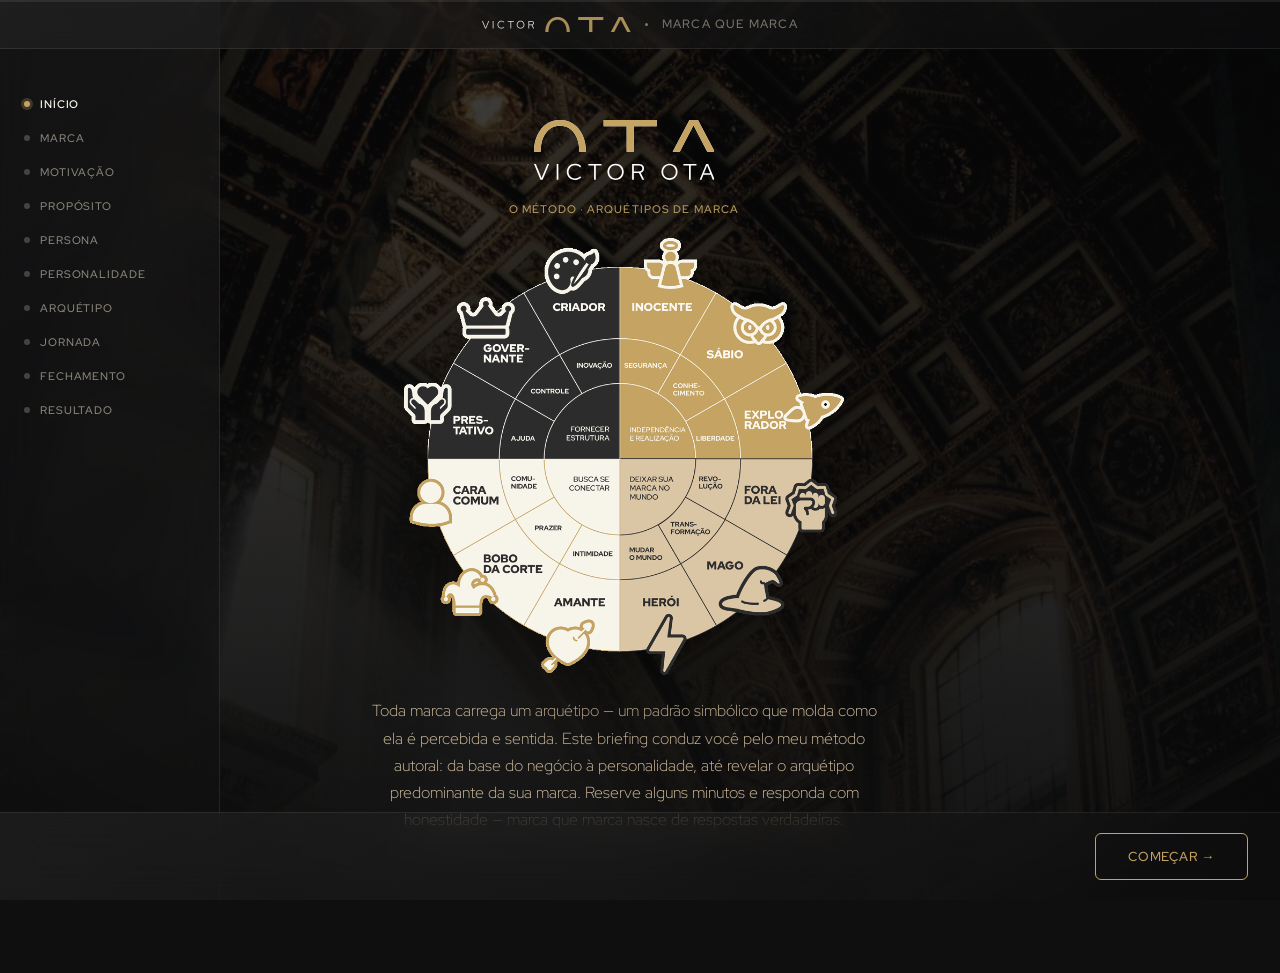
==== index.html @ d27d36a3 "Adiciona briefing de marca Victor Ota com a roda dos arquétipos na intro Primeira versão do briefing" ====
<!DOCTYPE html>
<html lang="pt-BR">
<head>
<meta charset="UTF-8">
<meta name="viewport" content="width=device-width, initial-scale=1.0">
<title>Briefing de Marca — Victor Ota</title>
<meta name="description" content="Briefing estratégico de marca, com instrumento de arquétipo cruzado (Mark & Pearson).">
<link rel="preconnect" href="https://fonts.googleapis.com">
<link href="https://fonts.googleapis.com/css2?family=Red+Hat+Display:wght@300;400;500;600;700&family=Syne:wght@800&display=swap" rel="stylesheet">
<style>
:root{
  /* paleta real do Manual de Marca Victor Ota — #0F0F10 25% / #2C2C2C 30% / #C3A262 10% / #DAC5A5 20% / #F7F4E8 15% */
  --bg-canvas:#0F0F10; --bg-surface:#1C1C1D; --bg-elevated:#232324; --bg-overlay:#2C2C2C;
  --bg-hover:#333334; --bg-pressed:#3B3B3C;
  --border-subtle:rgba(247,244,232,.08); --border-default:rgba(247,244,232,.14); --border-strong:rgba(247,244,232,.22);
  --border-gold:rgba(195,162,98,.4);
  --gold:#C3A262; --gold-hover:#D4B47D; --gold-pressed:#9C8250;
  --tan:#DAC5A5;
  --text-primary:#F7F4E8; --text-secondary:#DAC5A5; --text-tertiary:#8C877D; --text-inverse:#0F0F10;
  --danger:#B54A3A; --success:#4F8A64;
  --font-display:'Red Hat Display',sans-serif; --font-body:'Red Hat Display',sans-serif; --font-mono:'Red Hat Display',sans-serif;
  --radius-sm:4px; --radius-md:6px; --radius-lg:8px; --radius-xl:12px;
  --ease-editorial:cubic-bezier(.22,1,.36,1);
  --sidebar-w:220px;
}
*{box-sizing:border-box;}
html,body{margin:0;padding:0;}
body{
  background:var(--bg-canvas); color:var(--text-primary); font-family:var(--font-body); font-weight:300;
  min-height:100vh; -webkit-font-smoothing:antialiased;
}
::selection{background:var(--gold); color:var(--text-inverse);}
*:focus-visible{outline:2px solid var(--gold); outline-offset:2px; border-radius:var(--radius-md);}

/* fundo fixo — Basílica de São Pedro, tom escurecido (mesmo tratamento do padrão Samais) */
.bg-fixed{
  position:fixed; inset:0; z-index:-1;
  background-image:
    linear-gradient(180deg, rgba(10,10,11,.55) 0%, rgba(10,10,11,.72) 45%, rgba(10,10,11,.92) 100%),
    url('[data-uri]');
  background-size:cover; background-position:center top; background-repeat:no-repeat;
}
.bg-fixed::after{
  content:''; position:absolute; inset:0; opacity:.35;
  background:radial-gradient(ellipse 90% 60% at 50% 100%, rgba(15,15,16,.85), transparent 60%);
}

/* liquid glass — vidro translúcido escurecido sobre o fundo fixo */
.glass{
  background:linear-gradient(155deg, rgba(44,44,44,.55), rgba(15,15,16,.7));
  backdrop-filter:blur(20px) saturate(140%); -webkit-backdrop-filter:blur(20px) saturate(140%);
  border:1px solid rgba(247,244,232,.10);
  box-shadow:0 1px 0 0 rgba(247,244,232,.06) inset, 0 8px 32px rgba(0,0,0,.35);
}

.topbar{
  position:fixed; top:0; left:0; right:0; z-index:10;
  display:flex; align-items:center; justify-content:center;
  padding:16px 32px; border-bottom:1px solid var(--border-subtle);
  background:linear-gradient(155deg, rgba(44,44,44,.45), rgba(15,15,16,.55));
  backdrop-filter:blur(20px) saturate(140%); -webkit-backdrop-filter:blur(20px) saturate(140%);
}
.brand-mark{
  font-weight:500; font-size:12px; letter-spacing:.14em;
  text-transform:uppercase; color:var(--text-tertiary); display:flex; align-items:center; gap:14px; opacity:.85;
}
.brand-mark .ota-lockup-h{height:15px; width:auto; display:block;}
.brand-mark .ota-lockup-compact{height:34px; width:auto; display:block;}
.brand-mark .slogan{font-style:normal; letter-spacing:.1em;}
.brand-mark .sep{width:3px; height:3px; border-radius:50%; background:var(--text-tertiary); flex-shrink:0;}

.progress-track{position:fixed; top:0; left:0; right:0; height:2px; background:var(--border-subtle); z-index:11;}
.progress-fill{height:100%; background:var(--gold); transition:width .4s var(--ease-editorial);}

/* sidebar de progresso — somente visualização, sem navegação */
.progress-nav{
  position:fixed; left:0; top:0; bottom:0; width:var(--sidebar-w); z-index:9;
  padding:88px 24px 100px; display:flex; flex-direction:column; gap:2px;
  border-right:1px solid var(--border-subtle);
  background:linear-gradient(155deg, rgba(44,44,44,.4), rgba(15,15,16,.5));
  backdrop-filter:blur(20px) saturate(140%); -webkit-backdrop-filter:blur(20px) saturate(140%);
}
.progress-nav .pn-item{
  font-size:11px; letter-spacing:.08em; text-transform:uppercase; font-weight:500;
  color:var(--text-tertiary); padding:9px 0 9px 16px; position:relative; transition:color .2s;
}
.progress-nav .pn-item::before{
  content:''; position:absolute; left:0; top:50%; transform:translateY(-50%);
  width:6px; height:6px; border-radius:50%; background:var(--border-strong);
}
.progress-nav .pn-item.done{color:var(--text-secondary);}
.progress-nav .pn-item.done::before{background:var(--gold);}
.progress-nav .pn-item.active{color:var(--text-primary); font-weight:600;}
.progress-nav .pn-item.active::before{background:var(--gold); box-shadow:0 0 0 3px rgba(195,162,98,.25);}

.stage{
  min-height:100vh; display:flex; align-items:center; justify-content:center;
  padding:120px 24px 140px; max-width:760px; margin:0 auto 0 calc(var(--sidebar-w) + 24px);
}
.card{width:100%; animation:rise .5s var(--ease-editorial);}
@keyframes rise{from{opacity:0; transform:translateY(14px);} to{opacity:1; transform:translateY(0);}}

@media(max-width:860px){
  .stage{margin:0 auto; padding:100px 20px 190px;}
  .progress-nav{
    left:0; right:0; bottom:74px; top:auto; width:auto; height:auto; border-right:none;
    border-top:1px solid var(--border-subtle); padding:10px 16px; flex-direction:row; gap:0;
    overflow-x:auto; justify-content:flex-start; z-index:9;
  }
  .progress-nav .pn-item{padding:6px 12px 6px 16px; white-space:nowrap; flex-shrink:0;}
}

.eyebrow{
  font-family:var(--font-mono); font-size:11px; font-weight:500; letter-spacing:.1em;
  text-transform:uppercase; color:var(--gold); margin-bottom:16px; display:block;
}
h1.q-title{font-family:var(--font-display); font-weight:700; font-size:clamp(22px,3.4vw,32px); line-height:1.3; margin:0 0 12px;}
.q-help{color:var(--text-secondary); font-size:15px; line-height:1.6; margin:0 0 28px;}
.statement-body{
  font-family:'Syne',sans-serif; font-weight:800; font-size:clamp(20px,3vw,28px); line-height:1.45;
  color:var(--text-primary); margin-top:8px; letter-spacing:-.01em;
}

/* tela de introdução do método — lockup empilhado + roda dos arquétipos */
.intro-screen{display:flex; flex-direction:column; align-items:center; text-align:center; gap:22px;}
.intro-lockup .ota-lockup-compact{height:60px; width:auto; display:block;}
.intro-screen .eyebrow{margin:0;}
.wheel-img{width:100%; max-width:440px; height:auto; display:block; filter:drop-shadow(0 20px 50px rgba(0,0,0,.55));}
.intro-text{color:var(--text-secondary); font-size:16px; line-height:1.7; max-width:520px; margin:0;}
@media(max-width:860px){
  .intro-lockup .ota-lockup-compact{height:50px;}
  .wheel-img{max-width:300px;}
  .intro-text{font-size:15px;}
}

input[type=text],input[type=email],input[type=url],textarea,select{
  width:100%; background:linear-gradient(155deg, rgba(44,44,44,.5), rgba(15,15,16,.6));
  backdrop-filter:blur(14px) saturate(140%); -webkit-backdrop-filter:blur(14px) saturate(140%);
  border:1px solid var(--border-default);
  border-radius:var(--radius-md); color:var(--text-primary); font-family:var(--font-body);
  font-size:16px; padding:14px 16px; transition:border-color .18s var(--ease-editorial), box-shadow .18s var(--ease-editorial);
}
textarea{min-height:120px; resize:vertical; line-height:1.6;}
input::placeholder,textarea::placeholder{color:var(--text-tertiary);}
input:focus,textarea:focus,select:focus{outline:none; border-color:var(--gold); box-shadow:0 0 0 3px rgba(195,162,98,.16);}

.option-grid{display:grid; gap:10px; margin-top:4px;}
.option{
  display:flex; align-items:center; gap:12px; padding:16px 18px;
  background:linear-gradient(155deg, rgba(44,44,44,.5), rgba(15,15,16,.6));
  backdrop-filter:blur(14px) saturate(140%); -webkit-backdrop-filter:blur(14px) saturate(140%);
  border:1px solid var(--border-default); border-radius:var(--radius-md); cursor:pointer;
  transition:border-color .18s var(--ease-editorial), background .18s var(--ease-editorial);
  font-size:15px;
}
.option:hover{border-color:var(--border-gold); background:linear-gradient(155deg, rgba(51,51,52,.55), rgba(20,20,21,.65));}
.option.selected{border-color:var(--gold); background:linear-gradient(155deg, rgba(195,162,98,.14), rgba(15,15,16,.6));}
.option input{accent-color:var(--gold); width:16px; height:16px; flex-shrink:0;}
.option .opt-label{flex:1;}
.option .opt-label b{display:block; font-weight:600; margin-bottom:3px;}
.option .opt-label .opt-sub{display:block; font-size:13px; color:var(--text-tertiary); font-weight:400;}

.mini-fields{display:grid; gap:10px; margin-top:4px;}
.mini-fields input{padding:12px 14px;}

.scale-row{padding:18px 0; border-bottom:1px solid var(--border-subtle);}
.scale-row:first-child{padding-top:4px;}
.scale-row:last-child{border-bottom:none;}
.scale-name{font-family:var(--font-mono); font-size:11px; letter-spacing:.08em; text-transform:uppercase; color:var(--text-tertiary); margin-bottom:10px;}
.scale-track{display:flex; align-items:center; gap:8px;}
.scale-pole{font-size:12px; color:var(--text-secondary); flex:0 0 100px;}
.scale-pole.left{text-align:right;}
.scale-points{display:flex; gap:8px; flex:1; justify-content:center;}
.scale-point{
  width:36px; height:36px; border-radius:50%; border:1px solid var(--border-default);
  background:var(--bg-surface); cursor:pointer; display:flex; align-items:center; justify-content:center;
  font-family:var(--font-mono); font-size:12px; color:var(--text-tertiary);
  transition:all .15s var(--ease-editorial);
}
.scale-point:hover{border-color:var(--border-gold);}
.scale-point.selected{background:var(--gold); border-color:var(--gold); color:var(--text-inverse);}

.checklist-grid{display:grid; grid-template-columns:1fr; gap:8px; margin-top:8px;}
@media(min-width:700px){.checklist-grid{grid-template-columns:1fr 1fr;}}
.chk-item{
  display:flex; align-items:flex-start; gap:10px; padding:12px 14px;
  background:linear-gradient(155deg, rgba(44,44,44,.5), rgba(15,15,16,.6));
  backdrop-filter:blur(14px) saturate(140%); -webkit-backdrop-filter:blur(14px) saturate(140%);
  border:1px solid var(--border-default); border-radius:var(--radius-sm); cursor:pointer; font-size:13.5px;
  line-height:1.4; transition:border-color .15s;
}
.chk-item:hover{border-color:var(--border-gold);}
.chk-item.selected{border-color:var(--gold); background:linear-gradient(155deg, rgba(195,162,98,.14), rgba(15,15,16,.6));}
.chk-item input{margin-top:2px; accent-color:var(--gold); flex-shrink:0;}

.nav-bar{
  position:fixed; bottom:0; left:0; right:0; z-index:10;
  display:flex; align-items:center; justify-content:space-between; gap:16px;
  padding:20px 32px 20px calc(var(--sidebar-w) + 32px);
  background:linear-gradient(155deg, rgba(44,44,44,.45), rgba(15,15,16,.55));
  backdrop-filter:blur(20px) saturate(140%); -webkit-backdrop-filter:blur(20px) saturate(140%);
  border-top:1px solid var(--border-subtle);
}
@media(max-width:860px){ .nav-bar{padding:14px 24px; z-index:10;} }
button{
  font-family:var(--font-mono); font-weight:500; font-size:13px; letter-spacing:.06em;
  text-transform:uppercase; cursor:pointer; border-radius:var(--radius-md); transition:all .18s var(--ease-editorial);
}
.btn-primary{
  background:transparent; border:1px solid var(--gold); color:var(--gold); padding:14px 32px;
}
.btn-primary:hover{background:rgba(195,162,98,.1);}
.btn-primary:disabled{opacity:.35; cursor:not-allowed;}
.btn-ghost{background:transparent; border:1px solid transparent; color:var(--text-tertiary); padding:14px 20px;}
.btn-ghost:hover{color:var(--text-secondary);}

.data-card{
  background:linear-gradient(155deg, rgba(44,44,44,.55), rgba(15,15,16,.7));
  backdrop-filter:blur(20px) saturate(140%); -webkit-backdrop-filter:blur(20px) saturate(140%);
  border:1px solid var(--border-default); border-top:2px solid var(--gold);
  border-radius:var(--radius-lg); padding:24px; margin-bottom:16px;
}
.data-card .dc-eyebrow{font-family:var(--font-mono); font-size:11px; letter-spacing:.08em; text-transform:uppercase; color:var(--gold-hover); margin-bottom:8px;}
.data-card .dc-value{font-family:var(--font-mono); font-weight:600; font-size:36px; color:var(--text-primary); line-height:1;}
.data-card .dc-label{font-size:13px; color:var(--text-secondary); margin-top:6px;}

.result-archetype{
  display:flex; align-items:baseline; gap:16px; padding:20px 0; border-bottom:1px solid var(--border-subtle);
}
.result-archetype .rank{font-family:var(--font-display); font-weight:800; font-size:40px; color:var(--gold);}
.result-archetype .name{font-family:var(--font-display); font-weight:700; font-size:22px;}
.result-archetype .count{font-family:var(--font-mono); font-size:12px; color:var(--text-tertiary); margin-left:auto;}

.signal-row{display:flex; justify-content:space-between; padding:10px 0; border-bottom:1px solid var(--border-subtle); font-size:14px;}
.signal-row .k{color:var(--text-tertiary); font-family:var(--font-mono); font-size:12px; text-transform:uppercase; letter-spacing:.04em;}
.signal-row .v{color:var(--text-primary); text-align:right; max-width:60%;}
</style>
</head>
<body>

<div class="bg-fixed"></div>
<div class="progress-track"><div class="progress-fill" id="progressFill" style="width:0%"></div></div>

<div class="topbar">
  <div class="brand-mark" id="brandMark"></div>
</div>

<nav class="progress-nav" id="progressNav"></nav>

<div class="stage"><div class="card" id="card"></div></div>

<div class="nav-bar">
  <button class="btn-ghost" id="btnBack" onclick="goBack()">← Voltar</button>
  <button class="btn-primary" id="btnNext" onclick="goNext()">Continuar →</button>
</div>

<script>
/* =========================================================
   ENGINE: perguntas com condição, navegação, scoring, download
   ========================================================= */

// lockups oficiais (arquivo real do Victor, OTA1.svg compacto / OTA2.svg horizontal) — OTA sempre em destaque (dourado)
const OTA_LOCKUP_HORIZONTAL = `<svg class="ota-lockup-h" id="Layer_2" xmlns="http://www.w3.org/2000/svg" viewBox="0 0 954.41 96.3"><defs><style>.cls-1{fill:#c4a363;}.cls-2{fill:#fff;}</style></defs><g id="Camada_1"><path class="cls-1" d="M433.68,54.91c4.79-11.9,11.61-21.12,20.45-27.65,8.84-6.53,19.16-9.8,30.95-9.8s22.34,3.27,31.09,9.8c8.75,6.54,15.52,15.75,20.31,27.65,4.73,11.75,7.11,25.55,7.17,41.4h20.17c-.07-18.71-3.42-35.29-10.07-49.72-6.73-14.59-15.99-26-27.78-34.23-11.79-8.23-25.43-12.35-40.9-12.35s-29.12,4.12-40.9,12.35c-11.79,8.23-21.05,19.65-27.78,34.23-6.65,14.43-10,31.01-10.07,49.72h20.17c.06-15.84,2.44-29.64,7.17-41.4Z"/><polygon class="cls-1" points="708.81 19.28 778.73 19.28 778.73 .21 617.6 .21 617.6 19.28 687.52 19.28 687.52 96.3 708.81 96.3 708.81 19.28"/><polygon class="cls-1" points="852.15 89.66 890.29 15.55 928.43 89.66 931.91 96.3 954.41 96.3 903.83 .21 878.13 .21 827.2 96.3 848.67 96.3 852.15 89.66"/><path class="cls-2" d="M19.68,73.25L0,25.25h5.69l17.35,43.07,17.62-43.07h5.35l-19.96,48h-6.38Z"/><path class="cls-2" d="M68.71,73.25V25.25h5.28v48h-5.28Z"/><path class="cls-2" d="M124.33,74c-3.47,0-6.72-.63-9.74-1.89-3.02-1.26-5.67-3.02-7.95-5.28-2.29-2.26-4.06-4.89-5.31-7.89-1.26-2.99-1.89-6.23-1.89-9.7s.63-6.71,1.89-9.7c1.26-2.99,3.03-5.62,5.31-7.89,2.29-2.26,4.94-4.02,7.95-5.28,3.02-1.26,6.26-1.89,9.74-1.89,2.51,0,4.93.31,7.23.93,2.31.62,4.46,1.51,6.45,2.67,1.99,1.17,3.76,2.59,5.31,4.29l-3.5,3.7c-1.88-2.15-4.18-3.81-6.93-4.97-2.74-1.17-5.6-1.75-8.57-1.75-2.79,0-5.37.5-7.75,1.51-2.38,1.01-4.45,2.41-6.21,4.22-1.76,1.81-3.13,3.91-4.11,6.31-.98,2.4-1.47,5.02-1.47,7.85s.49,5.4,1.47,7.82c.98,2.42,2.37,4.54,4.15,6.34,1.78,1.81,3.87,3.21,6.27,4.22,2.4,1.01,4.99,1.51,7.78,1.51,2.97,0,5.81-.58,8.5-1.75,2.7-1.17,4.96-2.78,6.79-4.83l3.43,3.57c-1.6,1.65-3.39,3.06-5.38,4.25-1.99,1.19-4.13,2.09-6.41,2.71-2.29.62-4.64.93-7.06.93Z"/><path class="cls-2" d="M182.27,73.25V29.98h-17.35v-4.73h39.98v4.73h-17.35v43.27h-5.28Z"/><path class="cls-2" d="M247.56,74c-3.48,0-6.71-.63-9.7-1.89-2.99-1.26-5.62-3.02-7.89-5.28-2.26-2.26-4.02-4.89-5.28-7.89-1.26-2.99-1.89-6.23-1.89-9.7s.63-6.71,1.89-9.7c1.26-2.99,3.02-5.62,5.28-7.89,2.26-2.26,4.89-4.02,7.89-5.28,2.99-1.26,6.23-1.89,9.7-1.89s6.64.63,9.63,1.89c2.99,1.26,5.62,3.02,7.89,5.28,2.26,2.26,4.02,4.89,5.28,7.89,1.26,2.99,1.89,6.23,1.89,9.7s-.63,6.71-1.89,9.7c-1.26,2.99-3.02,5.62-5.28,7.89-2.26,2.26-4.89,4.02-7.89,5.28-2.99,1.26-6.21,1.89-9.63,1.89ZM247.56,69.14c2.74,0,5.28-.5,7.61-1.51,2.33-1.01,4.38-2.41,6.14-4.22,1.76-1.81,3.13-3.92,4.11-6.34.98-2.42,1.47-5.03,1.47-7.82s-.49-5.45-1.47-7.85c-.98-2.4-2.36-4.5-4.11-6.31-1.76-1.81-3.81-3.21-6.14-4.22-2.33-1-4.87-1.51-7.61-1.51s-5.29.5-7.65,1.51c-2.36,1.01-4.41,2.41-6.17,4.22-1.76,1.81-3.13,3.91-4.11,6.31-.98,2.4-1.47,5.02-1.47,7.85s.49,5.4,1.47,7.82c.98,2.42,2.35,4.54,4.11,6.34,1.76,1.81,3.82,3.21,6.17,4.22,2.35,1.01,4.9,1.51,7.65,1.51Z"/><path class="cls-2" d="M297.69,73.25V25.25h20.57c3.15,0,5.9.57,8.23,1.71,2.33,1.14,4.15,2.74,5.45,4.8,1.3,2.06,1.95,4.48,1.95,7.27,0,3.15-.93,5.86-2.78,8.13-1.85,2.26-4.33,3.85-7.44,4.77l10.77,21.33h-5.83l-10.29-20.64h-15.36v20.64h-5.28ZM302.97,48.15h14.95c3.25,0,5.84-.82,7.78-2.47,1.94-1.65,2.91-3.86,2.91-6.65s-.97-4.94-2.91-6.58c-1.94-1.65-4.54-2.47-7.78-2.47h-14.95v18.17Z"/></g></svg>`;
const OTA_LOCKUP_COMPACT = `<svg class="ota-lockup-compact" id="Layer_2" xmlns="http://www.w3.org/2000/svg" viewBox="0 0 606.16 201.32"><defs><style>.cls-1{fill:#c4a363;}.cls-2{fill:#fff;}</style></defs><g id="Camada_1"><path class="cls-2" d="M30.25,60.72c5.3-13.16,12.84-23.35,22.62-30.58,9.78-7.23,21.19-10.84,34.24-10.84s24.71,3.61,34.39,10.84c9.68,7.23,17.17,17.42,22.47,30.58,5.23,13,7.87,28.26,7.93,45.78h22.31c-.08-20.69-3.79-39.03-11.14-54.99-7.44-16.13-17.68-28.75-30.72-37.86C119.3,4.56,104.22,0,87.1,0s-32.2,4.56-45.24,13.66c-13.04,9.11-23.28,21.73-30.72,37.86C3.78,67.48.08,85.81,0,106.51h22.31c.07-17.52,2.7-32.79,7.93-45.78Z"/><polygon class="cls-2" points="334.53 21.33 411.87 21.33 411.87 .23 233.66 .23 233.66 21.33 310.99 21.33 310.99 106.51 334.53 106.51 334.53 21.33"/><polygon class="cls-2" points="493.06 99.16 535.25 17.2 577.43 99.16 581.28 106.51 606.16 106.51 550.22 .23 521.8 .23 465.47 106.51 489.22 106.51 493.06 99.16"/><path class="cls-1" d="M30.25,60.72c5.3-13.16,12.84-23.35,22.62-30.58,9.78-7.23,21.19-10.84,34.24-10.84s24.71,3.61,34.39,10.84c9.68,7.23,17.17,17.42,22.47,30.58,5.23,13,7.87,28.26,7.93,45.78h22.31c-.08-20.69-3.79-39.03-11.14-54.99-7.44-16.13-17.68-28.75-30.72-37.86C119.3,4.56,104.22,0,87.1,0s-32.2,4.56-45.24,13.66c-13.04,9.11-23.28,21.73-30.72,37.86C3.78,67.48.08,85.81,0,106.51h22.31c.07-17.52,2.7-32.79,7.93-45.78Z"/><polygon class="cls-1" points="334.53 21.33 411.87 21.33 411.87 .23 233.66 .23 233.66 21.33 310.99 21.33 310.99 106.51 334.53 106.51 334.53 21.33"/><polygon class="cls-1" points="493.06 99.16 535.25 17.2 577.43 99.16 581.28 106.51 606.16 106.51 550.22 .23 521.8 .23 465.47 106.51 489.22 106.51 493.06 99.16"/><path class="cls-2" d="M21.77,200.48L0,147.39h6.29l19.19,47.63,19.49-47.63h5.92l-22.07,53.09h-7.05Z"/><path class="cls-2" d="M75.99,200.48v-53.09h5.84v53.09h-5.84Z"/><path class="cls-2" d="M137.5,201.32c-3.84,0-7.43-.7-10.77-2.09-3.34-1.39-6.27-3.34-8.8-5.84-2.53-2.5-4.49-5.41-5.88-8.72-1.39-3.31-2.09-6.89-2.09-10.73s.69-7.42,2.09-10.73c1.39-3.31,3.35-6.22,5.88-8.72,2.53-2.5,5.46-4.45,8.8-5.84,3.34-1.39,6.93-2.09,10.77-2.09,2.78,0,5.45.34,8,1.02,2.55.68,4.93,1.67,7.13,2.96,2.2,1.29,4.16,2.87,5.88,4.74l-3.87,4.1c-2.07-2.38-4.63-4.21-7.66-5.5s-6.19-1.93-9.48-1.93c-3.08,0-5.94.56-8.57,1.67-2.63,1.11-4.92,2.67-6.86,4.66-1.95,2-3.46,4.32-4.55,6.98-1.09,2.65-1.63,5.55-1.63,8.68s.54,5.97,1.63,8.65c1.09,2.68,2.62,5.02,4.59,7.01,1.97,2,4.29,3.55,6.94,4.66,2.65,1.11,5.52,1.67,8.61,1.67,3.29,0,6.42-.64,9.4-1.93,2.98-1.29,5.49-3.07,7.51-5.35l3.79,3.94c-1.77,1.82-3.75,3.39-5.95,4.7-2.2,1.32-4.56,2.31-7.09,3-2.53.68-5.13,1.02-7.81,1.02Z"/><path class="cls-2" d="M201.59,200.48v-47.86h-19.19v-5.23h44.22v5.23h-19.19v47.86h-5.84Z"/><path class="cls-2" d="M273.79,201.32c-3.84,0-7.42-.7-10.73-2.09-3.31-1.39-6.22-3.34-8.72-5.84-2.5-2.5-4.45-5.41-5.84-8.72-1.39-3.31-2.09-6.89-2.09-10.73s.69-7.42,2.09-10.73c1.39-3.31,3.34-6.22,5.84-8.72,2.5-2.5,5.41-4.45,8.72-5.84,3.31-1.39,6.89-2.09,10.73-2.09s7.34.7,10.66,2.09c3.31,1.39,6.22,3.34,8.72,5.84,2.5,2.5,4.45,5.41,5.84,8.72,1.39,3.31,2.09,6.89,2.09,10.73s-.7,7.42-2.09,10.73c-1.39,3.31-3.34,6.22-5.84,8.72-2.5,2.5-5.41,4.45-8.72,5.84-3.31,1.39-6.86,2.09-10.66,2.09ZM273.79,195.93c3.03,0,5.84-.56,8.42-1.67,2.58-1.11,4.84-2.67,6.79-4.66,1.95-2,3.46-4.33,4.55-7.01,1.09-2.68,1.63-5.56,1.63-8.65s-.54-6.03-1.63-8.68c-1.09-2.65-2.6-4.98-4.55-6.98-1.95-2-4.21-3.55-6.79-4.66-2.58-1.11-5.38-1.67-8.42-1.67s-5.85.56-8.46,1.67c-2.6,1.11-4.88,2.67-6.83,4.66-1.95,2-3.46,4.32-4.55,6.98-1.09,2.65-1.63,5.55-1.63,8.68s.54,5.97,1.63,8.65c1.09,2.68,2.6,5.02,4.55,7.01,1.95,2,4.22,3.55,6.83,4.66,2.6,1.11,5.42,1.67,8.46,1.67Z"/><path class="cls-2" d="M329.24,200.48v-53.09h22.75c3.49,0,6.52.63,9.1,1.9,2.58,1.26,4.59,3.03,6.03,5.31,1.44,2.27,2.16,4.96,2.16,8.04,0,3.49-1.02,6.49-3.07,8.99-2.05,2.5-4.79,4.26-8.23,5.27l11.91,23.59h-6.45l-11.38-22.83h-16.99v22.83h-5.84ZM335.08,172.72h16.53c3.59,0,6.46-.91,8.61-2.73,2.15-1.82,3.22-4.27,3.22-7.36s-1.07-5.46-3.22-7.28c-2.15-1.82-5.02-2.73-8.61-2.73h-16.53v20.1Z"/><path class="cls-2" d="M454.71,200.99c-3.8,0-7.33-.69-10.6-2.06-3.27-1.37-6.15-3.3-8.62-5.77-2.47-2.47-4.4-5.35-5.77-8.62-1.37-3.27-2.06-6.81-2.06-10.6s.69-7.33,2.06-10.6c1.37-3.27,3.3-6.15,5.77-8.62,2.47-2.47,5.35-4.4,8.62-5.77,3.27-1.37,6.81-2.06,10.6-2.06s7.26.69,10.53,2.06c3.27,1.37,6.14,3.3,8.62,5.77,2.47,2.47,4.4,5.35,5.77,8.62,1.37,3.27,2.06,6.81,2.06,10.6s-.69,7.33-2.06,10.6c-1.37,3.27-3.3,6.15-5.77,8.62-2.47,2.47-5.35,4.4-8.62,5.77-3.27,1.37-6.78,2.06-10.53,2.06ZM454.71,195.67c3,0,5.77-.55,8.32-1.65,2.55-1.1,4.78-2.63,6.71-4.61,1.92-1.97,3.42-4.28,4.5-6.93,1.07-2.65,1.61-5.5,1.61-8.54s-.54-5.96-1.61-8.58c-1.07-2.62-2.57-4.92-4.5-6.89-1.92-1.97-4.16-3.51-6.71-4.61-2.55-1.1-5.32-1.65-8.32-1.65s-5.78.55-8.36,1.65c-2.57,1.1-4.82,2.64-6.74,4.61-1.92,1.97-3.42,4.27-4.5,6.89-1.07,2.62-1.61,5.48-1.61,8.58s.54,5.9,1.61,8.54c1.07,2.65,2.57,4.96,4.5,6.93,1.92,1.97,4.17,3.51,6.74,4.61,2.57,1.1,5.36,1.65,8.36,1.65Z"/><path class="cls-2" d="M520.21,200.16v-47.29h-18.96v-5.17h43.69v5.17h-18.96v47.29h-5.77Z"/><path class="cls-2" d="M555.87,200.16l21.73-52.46h6.97l21.58,52.46h-6.29l-6.59-16.49h-24.73l-6.67,16.49h-6ZM570.56,178.73h20.68l-10.34-25.7-10.34,25.7Z"/></g></svg>`;

const WHEEL_ARQUETIPOS = '[data-uri]';
document.getElementById('brandMark').innerHTML =
  OTA_LOCKUP_HORIZONTAL + '<span class="sep"></span><span class="slogan">marca que marca</span>';

// agrupamento macro de seções em estágios — alimenta a barra lateral de progresso (somente visualização)
const STAGE_MAP = {
  'Método':'Início', 'Boas-vindas':'Início',
  'Sobre a marca':'Marca', 'Sobre':'Marca', 'Sobre — Pretensões':'Marca', 'Sobre o Produto':'Marca', 'Demais produtos alinhados':'Marca', 'Sobre a holding':'Marca', 'Base da Marca':'Marca',
  'Motivações básicas':'Motivação', 'Sobre a pessoa':'Motivação', 'Sobre a empresa':'Motivação', 'Iniciativas sócio-ambientais':'Motivação',
  'Missão, Visão e Valores':'Propósito', 'Temos Missão, Visão e Valores?':'Propósito', 'Envio do MVV':'Propósito',
  'Definir Missão, Visão e Valores':'Propósito', 'Definir missão':'Propósito', 'Definir visão':'Propósito', 'Definir valores':'Propósito',
  'Persona':'Persona',
  'Personalidade de Marca':'Personalidade',
  'Arquétipo':'Arquétipo', 'Arquétipo II':'Arquétipo',
  'Jornada do Usuário':'Jornada',
  'Fechamento':'Fechamento',
  'Resultado':'Resultado'
};
const STAGES = ['Início','Marca','Motivação','Propósito','Persona','Personalidade','Arquétipo','Jornada','Fechamento','Resultado'];

function renderSidebar(currentSection){
  const currentStage = STAGE_MAP[currentSection] || STAGES[0];
  const currentIdx = STAGES.indexOf(currentStage);
  document.getElementById('progressNav').innerHTML = STAGES.map((s,i)=>{
    const cls = i===currentIdx ? 'active' : (i<currentIdx ? 'done' : '');
    return `<div class="pn-item ${cls}">${s}</div>`;
  }).join('');
}

const ARCH = {
  A:{name:'Inocente', quadrant:'Plenitude'}, B:{name:'Explorador', quadrant:'Plenitude'}, C:{name:'Sábio', quadrant:'Plenitude'},
  D:{name:'Herói', quadrant:'Maestria'}, E:{name:'Fora da Lei', quadrant:'Maestria'}, F:{name:'Mago', quadrant:'Maestria'},
  G:{name:'Homem Comum', quadrant:'Pertencimento'}, H:{name:'Amante', quadrant:'Pertencimento'}, I:{name:'Bobo da Corte', quadrant:'Pertencimento'},
  J:{name:'Prestativo', quadrant:'Estabilidade'}, K:{name:'Criador', quadrant:'Estabilidade'}, L:{name:'Governante', quadrant:'Estabilidade'}
};

const COMM_STYLE = [
  {v:'A', label:'Otimista e simples'}, {v:'B', label:'Livre e aventureira'}, {v:'C', label:'Didática e reflexiva'},
  {v:'D', label:'Direta e motivacional'}, {v:'E', label:'Ousada e provocadora'}, {v:'F', label:'Inspiradora e transformadora'},
  {v:'G', label:'Acessível e próxima'}, {v:'H', label:'Sensorial e envolvente'}, {v:'I', label:'Leve e bem-humorada'},
  {v:'J', label:'Acolhedora e atenciosa'}, {v:'K', label:'Criativa e original'}, {v:'L', label:'Formal e autoritativa'}
];

const QUADRANTS = [
  {v:'plenitude', label:'Segurança / Conhecimento / Liberdade', sub:['A','C','B'],
    intro:'Legal, um agrupamento que representa algo mais individual e que busca sua própria identidade através do seu negócio. Agora vamos descobrir de que forma sua marca busca sua própria identidade.',
    phrases:{A:'Busco a simplicidade, otimismo, pureza e senso de bem-estar.', C:'Busco pela verdade, conhecimento e reflexão.', B:'Busco descobrir o mundo e minha identidade, prezando a autonomia, autenticidade e aventura.'}},
  {v:'maestria', label:'Rebeldia / Transformação / Coragem', sub:['E','F','D'],
    intro:'Legal, um agrupamento que representa algo mais individual e que busca mudar o status quo, que deseja mudar algo. O que seu negócio oferece busca transformar o mundo.',
    phrases:{E:'Busco ir na contra-mão do convencional, de forma autossuficiente e radical.', F:'Busco a transformação através da sabedoria, com profunda compreensão e às vezes de forma mística.', D:'Busco defender os fracos, prezando o movimento, a coragem e ação, muitas vezes inspirando os outros.'}},
  {v:'pertencimento', label:'Intimidade / Diversão / Comunidade', sub:['H','I','G'],
    intro:'Legal, sua marca busca comunidade e pertencimento. Seus clientes buscam soluções que os aproximem de mais pessoas e criem tribos. Agora vamos descobrir de que forma suas comunidades se agrupam.',
    phrases:{H:'A beleza, o senso estético e os sentidos sensoriais importam, a verdadeira paixão por uma marca.', I:'Busco a liberdade de expressão através da leveza do humor e ironia, desafiando os padrões.', G:'Busco a igualdade e união, evitando falsidade e ostentação com muita simplicidade e conforto.'}},
  {v:'estabilidade', label:'Cuidado / Poder / Criatividade', sub:['J','L','K'],
    intro:'Legal, sua marca busca controle e estabilidade. Seus consumidores se sentem mais à vontade com uma marca que os lidere e conduza de alguma maneira, trazendo segurança.',
    phrases:{J:'Altruísmo define. Proteção e cuidado são atributos importantes, com muita empatia e responsabilidade social é ético.', L:'Autoridade e ordem das coisas são o que busco. A liderança é a melhor forma de conduzir um sistema de forma duradoura e organizada.', K:'Pensar fora da caixa é o melhor caminho para produzir impacto e transformar a sociedade, também é uma forte expressão pessoal.'}}
];

const RECOGNITION_PHRASES = [
  {v:'plenitude', label:'Por ser verdadeira, livre e coerente com o que acredita'},
  {v:'maestria', label:'Por ousar, romper padrões e liderar a mudança'},
  {v:'pertencimento', label:'Por criar conexão, leveza e senso de comunidade'},
  {v:'estabilidade', label:'Por cuidar, proteger e transmitir segurança'}
];

const INCOME_BRACKETS = [
  'Até R$ 2.000', 'R$ 2.001 a R$ 4.000', 'R$ 4.001 a R$ 7.000', 'R$ 7.001 a R$ 12.000',
  'R$ 12.001 a R$ 20.000', 'R$ 20.001 a R$ 35.000', 'Acima de R$ 35.000'
];

const CHANNELS = [
  'Site', 'Instagram', 'Facebook', 'TikTok', 'YouTube', 'LinkedIn', 'Blog próprio',
  'E-mail marketing', 'Loja virtual', 'Pontos de venda com meus produtos',
  'Anúncios (Google e redes sociais)', 'Podcast', 'Exposição em eventos e feiras',
  'Aplicativo próprio', 'Divulgação com influenciadores'
];

const ARCHETYPE_STATEMENTS = {
  A:['Buscamos a paz e a tranquilidade','Valores importam mais que o material','Viva a felicidade','A pureza é nosso maior tesouro','Encontre a felicidade nas pequenas coisas','Acreditamos que o mundo pode ser um lugar bom e simples'],
  B:['Sempre em busca de novas experiências','Não pertencemos a ninguém nem a lugar algum','Estamos sempre em movimento','Buscamos nossa própria espécie','Vivemos em busca do melhor','A liberdade é meu destino'],
  C:['Buscamos experiências que nos façam crescer','Felicidade é resultado da educação e conhecimento','Entendemos que liberdade depende de escolhas certas e consciência','Precisamos de informações para tomar decisões','Buscamos aprendizado e sabedoria','O conhecimento liberta'],
  D:['Somos competitivos e competentes','Somos disciplinados, focados e determinados','Também somos vistos como guerreiros','Nos arriscamos para defender o bem contra as adversidades','Protegemos valores e ideais','Somos corajosos e cheios de energia'],
  E:['Quebrar padrões é a nossa estratégia para a mudança','Estamos sempre prontos para uma revolução','Somos uma força disruptiva','Também somos vistos como rebeldes, iconoclastas','Somos o fruto proibido','Regras existem para serem questionadas'],
  F:['Geramos transformação na vida das pessoas','Gostamos de rituais, momentos simbólicos','Trazemos magia e encantamento para a vida','Gostamos do exótico, do antigo, do misterioso','Transformamos sonhos em realidade','Meu objetivo é a cura'],
  G:['Exaltamos as virtudes de ser comum','Queremos participar através da empatia e do realismo','Acreditamos que todos são importantes, exatamente como são','Todos têm direitos, assim como nós e você','Por um mundo mais igual','Pertencer é o que importa'],
  H:['Despertamos desejo, sensualidade, encantamento','Evocamos beleza e romantismo','Desenvolvemos habilidades emocionais','Buscamos a satisfação dos desejos pessoais','Valorizamos todos os tipos de amor','Vivemos intensamente cada relação'],
  I:['Somos a vida da festa','Gostamos de nos divertir uns com os outros','Somos brincalhões e espontâneos','Também somos vistos como comediantes, travessos','A vida precisa de leveza e risos','Vivemos o momento sem se importar com o que os outros pensam'],
  J:['Antecipamos as necessidades das pessoas','Nos identificamos com sentimentos maternais e paternais','Nos sacrificamos pelos outros','Estamos mais preocupados com o bem-estar alheio do que com o nosso','Somos provedores e servimos ao próximo','A verdadeira felicidade é ajudar o próximo'],
  K:['Temos mente e coração abertos','Criamos com valores atemporais','Autenticidade e curiosidade são a base da alma','Adoramos o processo de desconstruir e reconstruir','Temos espírito empreendedor, inconformado','A criatividade é a chama que alimenta a inovação'],
  L:['Temos como objetivo tornar a vida estável e previsível','Temos tudo sob controle','Sabemos que eficiência existe quando cada um cumpre seu papel','Organizamos estruturas para entregar qualidade','Ordem é progresso','Assumimos a liderança, somos responsáveis']
};
// Interleave (round-robin) pra não agrupar por arquétipo na tela — reduz viés. 6 frases/arquétipo, 72 no total.
function buildShuffledStatements(){
  const letters = Object.keys(ARCHETYPE_STATEMENTS);
  const out = [];
  for(let i=0;i<6;i++){
    letters.forEach(L=>out.push({letter:L, text:ARCHETYPE_STATEMENTS[L][i]}));
  }
  return out;
}
const STATEMENTS_FLAT = buildShuffledStatements();

const a = () => state.answers; // shorthand

const QUESTIONS = [
  {id:'intro', section:'Método', type:'intro'},
  {id:'nome', section:'Boas-vindas', type:'text', title:'Vamos começar!', help:'Qual o seu nome?'},
  {id:'email', section:'Boas-vindas', type:'email', title:'Qual o seu melhor e-mail?', help:'Caso eu precise manter contato de alguma forma ou liberar arquivos.'},

  {id:'tipo_marca', section:'Sobre a marca', type:'radio', title:'Sua marca é nova? Qual o tipo dela?',
    help:'Marcas novas começam aqui, marcas já existentes possuem um histórico de mercado e qualquer mudança pode ser delicada. Tenha isso em mente.',
    options:[
      {v:'novo',label:'Marca para um novo negócio', sub:'Estou começando um novo negócio'},
      {v:'existente',label:'Marca para um negócio já existente', sub:'Minha marca já existe, quero melhorá-la'},
      {v:'produto',label:'Marca para um produto', sub:'Estou lançando um produto e ele precisa de uma marca'},
      {v:'holding',label:'Marca para uma holding empresarial', sub:'Uma marca que engloba outras, como um grupo empresarial'}
    ]},

  // Ramo: existente
  {id:'ex_operacoes', section:'Sobre', cond:x=>x.tipo_marca==='existente', type:'textarea', title:'Me conte, de maneira geral, sobre como são suas operações com o negócio hoje.',
    help:'Me conte o que você faz, como faz e a quanto tempo faz. Também fale sobre a quantidade de colaboradores, quantos produtos/serviços tem.'},
  {id:'ex_slogan', section:'Sobre', cond:x=>x.tipo_marca==='existente', type:'textarea', title:'Você já tem um slogan? Se sim, escreva aqui e explique sua escolha.',
    help:'Um slogan já testado revela como o mercado já entende sua marca hoje.'},

  // Ramo: novo negócio
  {id:'novo_plano', section:'Sobre — Pretensões', cond:x=>x.tipo_marca==='novo', type:'textarea', title:'Me conte, de maneira geral, como você idealiza suas operações. Você tem um plano? Qual sua experiência e vivência no assunto?',
    help:'Conhecer os objetivos de marca são muito importantes para o desenvolvimento dela.'},
  {id:'novo_historico', section:'Sobre — Pretensões', cond:x=>x.tipo_marca==='novo', type:'textarea', title:'Antes de decidir empreender, qual seu histórico anterior com trabalho, o que você fazia?',
    help:'Sua história é relevante.'},
  {id:'novo_definido', section:'Sobre — Pretensões', cond:x=>x.tipo_marca==='novo', type:'textarea', title:'O que você já tem definido internamente que acha interessante contribuir para me orientar.',
    help:'Muitas vezes eu sou o veículo de manifestação de uma ideia pré-concebida.'},

  // Ramo: produto
  {id:'prod_posicao', section:'Sobre o Produto', cond:x=>x.tipo_marca==='produto', type:'textarea', title:'Fale sobre o seu produto, como ele está posicionado no seu negócio hoje e quais as pretensões dele. Diga também qual problema ele resolve.',
    help:'Produtos são soluções e facilitam necessidades específicas, além de se posicionarem estrategicamente dentro de negócios para cumprir intervalos de preços ou seguindo uma sequência evolutiva.'},
  {id:'prod_sazonal', section:'Sobre o Produto', cond:x=>x.tipo_marca==='produto', type:'textarea', title:'Seu produto possui alguma sazonalidade?',
    help:'Isso define ciclos de comunicação e picos de investimento em marketing.'},
  {id:'prod_site', section:'Demais produtos alinhados', cond:x=>x.tipo_marca==='produto', type:'url', title:'Sua marca principal tem um site, certo? Coloque abaixo.'},
  {id:'prod_negocio_principal', section:'Demais produtos alinhados', cond:x=>x.tipo_marca==='produto', type:'textarea', title:'Fale mais sobre o negócio principal hoje — a marca que detém os direitos desse produto, tempo de mercado, como atua e demais produtos/serviços.',
    help:'Preciso entender o guarda-chuva que sustenta esse produto.'},

  // Ramo: holding
  {id:'hold_estrutura', section:'Sobre a holding', cond:x=>x.tipo_marca==='holding', type:'textarea', title:'Fale sobre a estrutura dessa holding e as empresas que a compõem.',
    help:'É preciso conhecer nomes, estruturas e tudo mais. Pois uma holding é um ecossistema de empresas conectadas e que comunicam uma estrutura de marca que é comum a todas e demonstra robustez ao se comunicar com outras empresas.'},
  {id:'hold_empresas', section:'Sobre a holding', cond:x=>x.tipo_marca==='holding', type:'textarea', title:'Coloque abaixo o site ou descreva cada uma das empresas que compõem a holding.',
    help:'Cada empresa carrega parte da reputação do grupo todo.'},

  // Base da marca (comum)
  {id:'base_intro', section:'Base da Marca', type:'statement', title:'Antes de ramificar entre pessoal ou institucional, vamos fixar a base — o que sua marca faz, entrega e para onde aponta geograficamente. Isso vale pros dois caminhos.'},
  {id:'base_fazemos', section:'Base da Marca', type:'textarea', title:'O que fazemos?', help:'Descreva a atividade central, sem jargão de nicho.'},
  {id:'base_unicos', section:'Base da Marca', type:'textarea', title:'Somos únicos em quê?', help:'O que ninguém mais no seu mercado entrega do mesmo jeito.'},
  {id:'base_produto', section:'Base da Marca', type:'textarea', title:'Como é seu produto ou serviço?', help:'Detalhe formato, entrega e experiência de uso.'},
  {id:'base_geografia', section:'Base da Marca', type:'textarea', title:'Onde será o seu maior foco de atuação geográfica?', help:'Bairro, cidade, região, nacional ou digital sem fronteira.'},
  {id:'base_publico_quer', section:'Base da Marca', type:'textarea', title:'O que meu público comprador quer?', help:'Fale da necessidade real, não da funcionalidade do produto.'},

  {id:'pessoa_ou_corp', section:'Motivações básicas', type:'radio', title:'Sua marca é pessoal ou corporativa?',
    help:'Marca pessoal é construída sobre uma figura central; marca corporativa é construída sobre um negócio/instituição.',
    options:[{v:'pessoal',label:'Pessoal'},{v:'corporativa',label:'Corporativa'}]},
  {id:'vende_geral', section:'Motivações básicas', type:'textarea', title:'Escreva aqui o que você vende, fale sobre seu produto ou serviço de forma detalhada.'},

  // Ramo: pessoal
  {id:'p_stmt', section:'Sobre a pessoa', cond:x=>x.pessoa_ou_corp==='pessoal', type:'statement',
    title:'Perfeito, uma marca pessoal. Significa que toda a força de marca será construída sobre a sua imagem. Conhecer sobre você, seus valores, crenças, personalidade, é fundamental. Essa marca será a sua expressão pessoal, na forma de um negócio. Naturalmente carrega muito de você. Vamos lá, me conte sobre você.'},
  {id:'p_vende', section:'Sobre a pessoa', cond:x=>x.pessoa_ou_corp==='pessoal', type:'textarea', title:'O que você vende?', help:'Fale do produto/serviço em si, de forma direta.'},
  {id:'p_paraquem', section:'Sobre a pessoa', cond:x=>x.pessoa_ou_corp==='pessoal', type:'radio', title:'Para quem você vende?',
    help:'Única escolha entre Varejo, B2B ou Misto.',
    options:[{v:'varejo',label:'Varejo'},{v:'b2b',label:'B2B'},{v:'misto',label:'Misto'}]},
  {id:'p_figura_central', section:'Sobre a pessoa', cond:x=>x.pessoa_ou_corp==='pessoal', type:'textarea', title:'Me fale mais sobre você, que é a figura central dessa marca.', help:'História, formação, o que te trouxe até aqui.'},
  {id:'p_ponto_virada', section:'Sobre a pessoa', cond:x=>x.pessoa_ou_corp==='pessoal', type:'textarea', title:'Qual foi o ponto de virada que fez você decidir empreender?', help:'O momento específico, não a justificativa racional depois dele.'},
  {id:'p_paixao', section:'Sobre a pessoa', cond:x=>x.pessoa_ou_corp==='pessoal', type:'textarea', title:'Do que você é mais apaixonado em sua profissão e em sua vida pessoal?', help:'O que te energiza de verdade, dentro e fora do trabalho.'},
  {id:'p_causa', section:'Sobre a pessoa', cond:x=>x.pessoa_ou_corp==='pessoal', type:'textarea', title:'Há alguma causa ou movimento que você apoia ou gostaria de estar associado?', help:'Não precisa ser política — pode ser uma bandeira pessoal.'},
  {id:'p_percebido', section:'Sobre a pessoa', cond:x=>x.pessoa_ou_corp==='pessoal', type:'textarea', title:'Como você gostaria de ser percebido?', help:'A reputação que você quer construir, não a que já tem hoje.'},
  {id:'p_inspiracoes', section:'Sobre a pessoa', cond:x=>x.pessoa_ou_corp==='pessoal', type:'textarea', title:'Quais figuras públicas (vivas ou não) que te inspiram, e por quê?', help:'O "por quê" importa mais que o nome.'},
  {id:'p_diferencial', section:'Sobre a pessoa', cond:x=>x.pessoa_ou_corp==='pessoal', type:'textarea', title:'Aos seus olhos, o que diferencia você de outro profissional que atua da mesma forma?', help:'Seja honesto — o óbvio de mercado não serve aqui.'},
  {id:'p_momentos', section:'Sobre a pessoa', cond:x=>x.pessoa_ou_corp==='pessoal', type:'textarea', title:'Houve momentos decisivos em sua vida que, olhando hoje, moldaram sua decisão de empreender?', help:'Pode ser mais de um. Conte o que vier.'},

  // Ramo: corporativa
  {id:'c_stmt', section:'Sobre a empresa', cond:x=>x.pessoa_ou_corp==='corporativa', type:'statement',
    title:'Marca corporativa, ótimo. Seu negócio é como uma pessoa, ele terá crenças, valores, uma personalidade própria e forma de agir. Marcas precisam ter esses atributos para que pessoas se conectem a eles, assim como em relações sociais.'},
  {id:'c_vende', section:'Sobre a empresa', cond:x=>x.pessoa_ou_corp==='corporativa', type:'textarea', title:'O que você vende?', help:'Fale do produto/serviço em si, de forma direta.'},
  {id:'c_motivacao', section:'Sobre a empresa', cond:x=>x.pessoa_ou_corp==='corporativa', type:'textarea', title:'Qual foi a motivação inicial para abrir essa empresa?', help:'A motivação de origem, não a missão já polida.'},
  {id:'c_ponto_virada', section:'Sobre a empresa', cond:x=>x.pessoa_ou_corp==='corporativa', type:'textarea', title:'Houve algum momento marcante ou ponto de virada na história da empresa?', help:'Um evento concreto que mudou o rumo do negócio.'},
  {id:'c_operacoes', section:'Sobre a empresa', cond:x=>x.pessoa_ou_corp==='corporativa', type:'textarea', title:'Me fale sobre suas operações hoje: tempo de mercado, colaboradores, nicho.', help:'Um retrato objetivo do tamanho e estágio atual.'},
  {id:'c_paraquem', section:'Sobre a empresa', cond:x=>x.pessoa_ou_corp==='corporativa', type:'radio', title:'Para quem você vende?',
    help:'Única escolha entre Varejo, B2B ou Misto.',
    options:[{v:'varejo',label:'Varejo'},{v:'b2b',label:'B2B'},{v:'misto',label:'Misto'}]},
  {id:'c_reconhecida', section:'Sobre a empresa', cond:x=>x.pessoa_ou_corp==='corporativa', type:'textarea', title:'Como a sua empresa gostaria de ser reconhecida no mercado?', help:'A reputação-alvo, não a percepção atual.'},
  {id:'c_equipe', section:'Sobre a empresa', cond:x=>x.pessoa_ou_corp==='corporativa', type:'textarea', title:'Quais características definem os membros da equipe? Que valores impulsionam uma contratação?', help:'O que faz alguém "ser do time" além da competência técnica.'},
  {id:'c_mantras', section:'Sobre a empresa', cond:x=>x.pessoa_ou_corp==='corporativa', type:'textarea', title:'Existem frases, mantras ou slogans internos comuns na empresa?', help:'Ditos que já circulam entre vocês, mesmo informalmente.'},
  {id:'c_unica', section:'Sobre a empresa', cond:x=>x.pessoa_ou_corp==='corporativa', type:'textarea', title:'Na sua visão, o que torna a sua empresa única em seu setor?', help:'Evite respostas genéricas de mercado — seja específico.'},
  {id:'c_desafios', section:'Sobre a empresa', cond:x=>x.pessoa_ou_corp==='corporativa', type:'textarea', title:'Quais os principais desafios que a empresa enfrenta atualmente?', help:'Operacionais, de mercado ou de percepção de marca.'},
  {id:'c_socioambiental', section:'Sobre a empresa', cond:x=>x.pessoa_ou_corp==='corporativa', type:'radio', title:'A empresa tem (ou terá) iniciativas de responsabilidade social ou ambiental?',
    options:[{v:'sim',label:'Sim'},{v:'nao',label:'Não'}]},
  {id:'c_socio_quais', section:'Iniciativas sócio-ambientais', cond:x=>x.pessoa_ou_corp==='corporativa' && x.c_socioambiental==='sim', type:'textarea', title:'Quais são elas? Há quanto tempo, e como funcionam?'},
  {id:'c_socio_alinhamento', section:'Iniciativas sócio-ambientais', cond:x=>x.pessoa_ou_corp==='corporativa' && x.c_socioambiental==='sim', type:'textarea', title:'Como essas iniciativas estão alinhadas com a marca e seus valores?'},

  // MVV
  {id:'mvv_intro', section:'Missão, Visão e Valores', type:'statement',
    title:'A missão, visão e valores de uma marca são a definição importante que demonstra o que você faz, como faz, para onde quer ir e o que motiva a continuar existindo. É o propósito da empresa e vai moldar muito do que vamos construir aqui.'},
  {id:'mvv_definido', section:'Temos Missão, Visão e Valores?', type:'radio', title:'Você tem definido a Missão, Visão e Valores do seu negócio?',
    help:'Não subestime esses 3 itens, muitos não sabem, mas a personalidade de marca está aqui, demonstrando no que ela acredita, o que ela quer ser/fazer e como isso será feito.',
    options:[{v:'sim',label:'Sim'},{v:'nao',label:'Ainda não'}]},
  {id:'mvv_stmt_sim', section:'Envio do MVV', cond:x=>x.mvv_definido==='sim', type:'statement',
    title:'Perfeito, parabéns por ter isso bem definido. Muitos relevam essa importante definição, me envie ela no próximo espaço.'},
  {id:'mvv_texto', section:'Envio do MVV', cond:x=>x.mvv_definido==='sim', type:'textarea', title:'Coloque aqui a Missão/Visão/Valores.'},
  {id:'mvv_stmt_nao', section:'Definir Missão, Visão e Valores', cond:x=>x.mvv_definido==='nao', type:'statement',
    title:'Não se preocupe, vamos buscar definir isso agora. Vou fazer uma série de perguntas que vão trazer clareza e nos ajudar a definir sua Missão, Visão e Valores.'},
  {id:'mvv_move', section:'Definir missão', cond:x=>x.mvv_definido==='nao', type:'textarea', title:'O que move a sua marca?', help:'Pense na motivação de fundo, não no produto em si.'},
  {id:'mvv_reconhecida', section:'Definir missão', cond:x=>x.mvv_definido==='nao', type:'textarea', title:'Sua marca busca ser reconhecida como?', help:'Uma palavra ou frase curta que resuma a reputação que você quer construir.'},
  {id:'mvv_missao', section:'Definir missão', cond:x=>x.mvv_definido==='nao', type:'textarea', title:'MISSÃO: Como marca, o que você se propõe a fazer pelo mundo ou mesmo pelo seu mercado?',
    help:'Não é somente sobre ganhar dinheiro ou ser a melhor do segmento. Fale sobre ideais, propósitos e motivações. Peço que seja bem específico aqui, isso é muito importante.',
    placeholder:'Trazer a sensação de aconchego e acolhimento, como tomar café na casa da vó'},
  {id:'mvv_chegar', section:'Definir visão', cond:x=>x.mvv_definido==='nao', type:'textarea', title:'Como marca, aonde você quer chegar?',
    help:'Imagine seu negócio grande e em pleno potencial. Nesse momento o que sua marca faz pelo mundo ou por seus clientes?'},
  {id:'mvv_5_10anos', section:'Definir visão', cond:x=>x.mvv_definido==='nao', type:'textarea', title:'Como você enxerga seu negócio nos próximos 5 anos? E 10 anos?',
    help:'A melhor forma de saber como chegar é saber para onde ir.'},
  {id:'mvv_futuro', section:'Definir visão', cond:x=>x.mvv_definido==='nao', type:'textarea', title:'Imagine o futuro onde a missão da sua empresa foi realizada. O que mudou no mundo por causa da sua empresa?',
    help:'Descreva o impacto, não a operação.',
    placeholder:'Transformar vidas através da educação e construir um mundo onde a aprendizagem seja acessível e valorizada por todos.'},
  {id:'mvv_visao', section:'Definir visão', cond:x=>x.mvv_definido==='nao', type:'textarea', title:'Qual a VISÃO da sua marca?', help:'Uma frase objetiva, quase um destino.'},
  {id:'mvv_inegociaveis', section:'Definir valores', cond:x=>x.mvv_definido==='nao', type:'textarea', title:'Quais valores são absolutamente inegociáveis para sua empresa? Que tipo de situação não seria tolerada em suas negociações com colaboradores, clientes ou fornecedores?'},
  {id:'mvv_principios', section:'Definir valores', cond:x=>x.mvv_definido==='nao', type:'textarea', title:'Quais são os princípios fundamentais que regem cada tomada de decisão dentro do seu negócio? O que elas levam em conta?'},
  {id:'mvv_criterio', section:'Definir valores', cond:x=>x.mvv_definido==='nao', type:'textarea', title:'Existe algum tipo de critério ou que você observou no padrão comportamental das pessoas que quer envolvido com o seu negócio?'},
  {id:'mvv_contratacao', section:'Definir valores', cond:x=>x.mvv_definido==='nao', type:'textarea', title:'Cite características e valores que orientam ou orientariam uma contratação. Que valores e crenças essa pessoa deve ter para trabalhar com seu negócio sem conflitos?'},
  {id:'mvv_valores', section:'Definir valores', cond:x=>x.mvv_definido==='nao', type:'textarea', title:'Quais os VALORES da sua marca?',
    help:'Assim como valores pessoais, o que é inegociável para sua marca? Quais as crenças fundamentais que orientam todas as tomadas de decisão do seu negócio?'},

  // Persona (comum)
  {id:'persona_stmt', section:'Persona', type:'statement',
    title:'Vamos falar do seu cliente ideal. Quem vende para todo mundo está fadado ao fracasso por ser genérico demais, sem personalidade e sem graça. Agora vamos definir para que grupo você quer vender e ser mais efetivo com ele.',
    help:'Até as maiores varejistas se posicionam de alguma forma, em especial na faixa de preço. Não se preocupe, nosso país tem 214 milhões de pessoas. 1% disso dá mais de 2 milhões de pessoas, mais do que muitas capitais brasileiras. Sempre haverá público!'},
  {id:'persona_ideal', section:'Persona', type:'textarea', title:'Na sua visão, como é seu cliente ideal?', help:'Fale de idade, gênero, estado civil, localização e nível de ensino.'},
  {id:'persona_interesses', section:'Persona', type:'textarea', title:'Quais os interesses pessoais do seu cliente ideal?'},
  {id:'persona_renda', section:'Persona', type:'radio', title:'Qual a faixa de renda do seu cliente?', options:INCOME_BRACKETS.map(l=>({v:l,label:l}))},
  {id:'persona_porque', section:'Persona', type:'textarea', title:'Por que esse cliente compra o seu produto/serviço? O que ele está buscando resolver?', help:'Explique essa necessidade. O que você tem é a solução.'},
  {id:'persona_consumo', section:'Persona', type:'textarea', title:'Por onde seus clientes compram produtos, na internet? Preferem loja? Fale mais sobre seus padrões de consumo.'},
  {id:'persona_percepcao', section:'Persona', type:'textarea', title:'Como seu cliente percebe sua marca em relação aos concorrentes? O que eles enxergam de diferente?'},
  {id:'persona_comunicacao', section:'Persona', type:'radio', title:'Qual o estilo de comunicação que seu cliente gosta?', options:COMM_STYLE.map(c=>({v:c.v,label:c.label}))},

  // Personalidade de marca
  {id:'pers_stmt', section:'Personalidade de Marca', type:'statement',
    title:'Perfeito! Falamos sobre sua marca, se ela é pessoal ou corporativa, o propósito dela e finalmente do seu cliente ideal. Agora vamos desenhar a personalidade dela, o ponto ideal entre seu propósito e o seu perfil de cliente.'},
  {id:'pers_onde_passar', section:'Personalidade de Marca', type:'radio', title:'Por onde passar — como sua marca quer ser reconhecida?', options:RECOGNITION_PHRASES.map(r=>({v:r.v,label:r.label}))},
  {id:'pers_poucas_palavras', section:'Personalidade de Marca', type:'textarea', title:'Agora escreva por você: como quer que sua marca seja reconhecida?', help:'Defina em poucas palavras e lembre-se de buscar uma forma de se diferenciar dos demais.'},
  {id:'scale_stmt', section:'Personalidade de Marca', type:'statement',
    title:'Pense em uma pessoa, logo uma característica marcante dessa pessoa virá a sua mente, certo? Isso nos permite diferenciar 2 Rafaelas, por exemplo. Com marcas não é diferente. O que muda é que no Branding nós construímos, de forma intencional, essa percepção. Nós podemos escolher como sua marca será lembrada. Vamos lá?'},
  {id:'scale_all', section:'Personalidade de Marca', type:'scale-grid', title:'Escala de personalidade de marca', help:'Marque o ponto entre os dois polos para cada par.',
    scales:[
      {id:'genero', left:'Feminina', right:'Masculina', points:3},
      {id:'complexidade', left:'Simples', right:'Complexa', points:3},
      {id:'visual_temporal', left:'Clássica', right:'Moderna', points:3},
      {id:'voz_ativa', left:'Amigável', right:'Autoritária', points:3},
      {id:'percepcao_valor', left:'Acessível', right:'Cara', points:3, help:'Lembre-se: parecer caro ou econômico não define o seu faturamento, mas o seu modelo de negócio.'},
      {id:'tom_voz_1', left:'Brincalhona', right:'Séria', points:3},
      {id:'tom_voz_2', left:'Confiável', right:'Rebelde', points:3, help:'O rebelde evoca a narrativa e não significa menos confiável, é apenas o estilo.'},
      {id:'convencionalidade', left:'Comum', right:'Disruptiva', points:2},
      {id:'visual_1', left:'Industrial', right:'Natural', points:3},
      {id:'visual_2', left:'Casual', right:'Elegante', points:2},
      {id:'visual_3', left:'Delicado', right:'Forte', points:2},
      {id:'ousadia', left:'Risco', right:'Estabilidade', points:2, help:'A aversão ao risco não é negativa, é particular — temos perfis all-in e perfis mais conservadores.'},
      {id:'individualidade', left:'Comunidade', right:'Independência', points:2, help:'Sua marca junta clientes em comunidade ou reforça a identidade própria de cada um?'},
    ]},

  // Arquétipo — etapa 1
  {id:'arq_quadrante', section:'Arquétipo', type:'radio', title:'Representação — qual conjunto mais representa sua marca?', options:QUADRANTS.map(q=>({v:q.v,label:q.label}))},
  {id:'arq_intro_stmt', section:'Arquétipo', type:'statement',
    dynamicTitle:x=>{ const q=QUADRANTS.find(q=>q.v===x.arq_quadrante); return q ? q.intro : ''; }},
  {id:'arq_refino', section:'Arquétipo', type:'radio', title:'Escolha o que representa sua marca',
    dynamicOptions:x=>{ const q=QUADRANTS.find(q=>q.v===x.arq_quadrante); return q? q.sub.map(letter=>({v:letter,label:q.phrases[letter]})) : []; }},

  // Arquétipo — etapa 2 (checklist)
  {id:'arq_stmt', section:'Arquétipo II', type:'statement', title:'Agora vamos a uma série de afirmações. Marque somente aquelas que representam sua marca ou a sua marca. Marque quais forem necessárias, mas seja seletivo.'},
  {id:'arq_checklist', section:'Arquétipo II', type:'archetype-checklist', title:'Marque as afirmações que melhor representam a sua marca.',
    help:'Marque somente aquelas que ressoam — vá no instinto, não pense demais em cada uma.'},

  // Jornada do usuário
  {id:'canais', section:'Jornada do Usuário', type:'checkbox', title:'Em quais canais de comunicação você se posiciona?', options:CHANNELS.map(c=>({v:c,label:c}))},

  {id:'fechamento', section:'Fechamento', type:'textarea', title:'Há algo mais que seja relevante declarar para terminarmos de definir a parte estratégica de sua marca?'},

  {id:'resultado', section:'Resultado', type:'result', title:'Seu retrato de marca'}
];

const state = { i:0, answers:{} };

function visibleQuestions(){
  return QUESTIONS.filter(q => !q.cond || q.cond(state.answers));
}
function currentQuestion(){ return visibleQuestions()[state.i]; }

function render(){
  const list = visibleQuestions();
  const q = list[state.i];
  const card = document.getElementById('card');
  renderSidebar(q.section);
  document.getElementById('progressFill').style.width = ((state.i)/(list.length-1)*100)+'%';
  document.getElementById('btnBack').style.visibility = state.i===0 ? 'hidden':'visible';

  let html;
  const title = q.dynamicTitle ? q.dynamicTitle(state.answers) : q.title;
  if(q.type==='intro'){
    html = `<div class="intro-screen">`
      + `<div class="intro-lockup">${OTA_LOCKUP_COMPACT}</div>`
      + `<span class="eyebrow">O Método · Arquétipos de Marca</span>`
      + `<img class="wheel-img" src="${WHEEL_ARQUETIPOS}" alt="Roda dos 12 arquétipos de marca, organizados em quatro quadrantes: Plenitude, Maestria, Pertencimento e Estabilidade">`
      + `<p class="intro-text">Toda marca carrega um arquétipo — um padrão simbólico que molda como ela é percebida e sentida. Este briefing conduz você pelo meu método autoral: da base do negócio à personalidade, até revelar o arquétipo predominante da sua marca. Reserve alguns minutos e responda com honestidade — marca que marca nasce de respostas verdadeiras.</p>`
      + `</div>`;
    card.innerHTML = html;
    const btnNext = document.getElementById('btnNext');
    btnNext.textContent = 'Começar →';
    btnNext.onclick = goNext;
    return;
  }
  if(q.type==='statement'){
    html = `<span class="eyebrow">${q.section}</span><p class="statement-body">"${title}"</p>`;
    card.innerHTML = html;
    const btnNext = document.getElementById('btnNext');
    btnNext.textContent = 'Continuar →';
    btnNext.onclick = goNext;
    return;
  }
  html = `<span class="eyebrow">${q.section}</span><h1 class="q-title">${title}</h1>`;
  if(q.help) html += `<p class="q-help">${q.help}</p>`;

  if(q.type==='text' || q.type==='email' || q.type==='url'){
    html += `<input type="${q.type}" id="f_${q.id}" value="${state.answers[q.id]||''}" placeholder="${q.placeholder||'Sua resposta'}">`;
  } else if(q.type==='textarea'){
    html += `<textarea id="f_${q.id}" placeholder="${q.placeholder||'Sua resposta'}">${state.answers[q.id]||''}</textarea>`;
  } else if(q.type==='radio'){
    const opts = q.dynamicOptions ? q.dynamicOptions(state.answers) : q.options;
    html += `<div class="option-grid">` + opts.map(o=>{
      const sel = state.answers[q.id]===o.v ? 'selected':'';
      const labelHtml = o.sub ? `<b>${o.label}</b><span class="opt-sub">${o.sub}</span>` : o.label;
      return `<label class="option ${sel}" onclick="selectRadio('${q.id}','${o.v.replace(/'/g,"\\'")}')"><input type="radio" name="${q.id}" ${sel?'checked':''}><span class="opt-label">${labelHtml}</span></label>`;
    }).join('') + `</div>`;
  } else if(q.type==='select'){
    const opts = q.dynamicOptions ? q.dynamicOptions(state.answers) : q.options;
    html += `<select id="f_${q.id}"><option value="">Selecione...</option>` + opts.map(o=>`<option value="${o.v}" ${state.answers[q.id]===o.v?'selected':''}>${o.label}</option>`).join('') + `</select>`;
  } else if(q.type==='checkbox'){
    const cur = state.answers[q.id] || [];
    html += `<div class="option-grid">` + q.options.map(o=>{
      const sel = cur.includes(o.v) ? 'selected':'';
      return `<label class="option ${sel}" onclick="toggleCheckbox('${q.id}','${o.v.replace(/'/g,"\\'")}')"><input type="checkbox" ${sel?'checked':''}><span class="opt-label">${o.label}</span></label>`;
    }).join('') + `</div>`;
  } else if(q.type==='scale-grid'){
    html += q.scales.map(s=>{
      const val = (state.answers.scales||{})[s.id];
      let pts = '';
      for(let p=1;p<=s.points;p++){
        const sel = val===p ? 'selected':'';
        pts += `<div class="scale-point ${sel}" onclick="selectScale('${s.id}',${p})">${p}</div>`;
      }
      const subHelp = s.help ? `<div class="q-help" style="margin:6px 0 0; font-size:13px;">${s.help}</div>` : '';
      return `<div class="scale-row"><div class="scale-name">${s.id.replace(/_/g,' ')}</div><div class="scale-track"><span class="scale-pole left">${s.left}</span><div class="scale-points">${pts}</div><span class="scale-pole">${s.right}</span></div>${subHelp}</div>`;
    }).join('');
  } else if(q.type==='archetype-checklist'){
    const cur = state.answers.arq_checklist_ids || [];
    html += `<div class="checklist-grid">` + STATEMENTS_FLAT.map((s,idx)=>{
      const sel = cur.includes(idx) ? 'selected':'';
      return `<label class="chk-item ${sel}" onclick="toggleArchStatement(${idx})"><input type="checkbox" ${sel?'checked':''}><span>${s.text}</span></label>`;
    }).join('') + `</div>`;
  } else if(q.type==='result'){
    html += renderResult();
  }

  card.innerHTML = html;
  const btnNext = document.getElementById('btnNext');
  if(q.type==='result'){
    btnNext.textContent = 'Baixar respostas (.json)';
    btnNext.onclick = downloadResults;
  } else {
    btnNext.textContent = (state.i===list.length-2) ? 'Ver resultado →' : 'Continuar →';
    btnNext.onclick = goNext;
  }
}

function selectRadio(id,val){ state.answers[id]=val; render(); }
function selectScale(id,val){ if(!state.answers.scales) state.answers.scales={}; state.answers.scales[id]=val; render(); }
function toggleCheckbox(id,val){
  if(!state.answers[id]) state.answers[id]=[];
  const arr = state.answers[id];
  const i = arr.indexOf(val);
  if(i>-1) arr.splice(i,1); else arr.push(val);
  render();
}
function toggleArchStatement(idx){
  if(!state.answers.arq_checklist_ids) state.answers.arq_checklist_ids=[];
  const arr = state.answers.arq_checklist_ids;
  const i = arr.indexOf(idx);
  if(i>-1) arr.splice(i,1); else arr.push(idx);
  render();
}

function currentValue(q){
  if(q.type==='text'||q.type==='email'||q.type==='url'||q.type==='textarea'||q.type==='select'){
    const el = document.getElementById('f_'+q.id);
    return el ? el.value.trim() : '';
  }
  return null;
}

function goNext(){
  const q = currentQuestion();
  if(['text','email','url','textarea','select'].includes(q.type)){
    state.answers[q.id] = currentValue(q);
  }
  const list = visibleQuestions();
  if(state.i < list.length-1){ state.i++; window.scrollTo(0,0); render(); }
}
function goBack(){
  if(state.i>0){ state.i--; render(); }
}

function computeArchetypeScores(){
  const scores = {A:0,B:0,C:0,D:0,E:0,F:0,G:0,H:0,I:0,J:0,K:0,L:0};
  (state.answers.arq_checklist_ids||[]).forEach(idx=>{ scores[STATEMENTS_FLAT[idx].letter]++; });
  return scores;
}

function renderResult(){
  const scores = computeArchetypeScores();
  const ranked = Object.entries(scores).sort((a,b)=>b[1]-a[1]);
  const top2 = ranked.slice(0,2).filter(r=>r[1]>0);

  let html = `<div style="margin-bottom:28px;">`;
  if(top2.length===0){
    html += `<p class="q-help">Nenhuma afirmação foi marcada no checklist — volte e marque ao menos algumas pra revelar o arquétipo predominante.</p>`;
  } else {
    top2.forEach((r,idx)=>{
      html += `<div class="result-archetype"><span class="rank">${idx+1}º</span><span class="name">${ARCH[r[0]].name} <span style="color:var(--text-tertiary); font-size:13px;">(${ARCH[r[0]].quadrant})</span></span><span class="count">${r[1]} de 6 afirmações</span></div>`;
    });
  }
  html += `</div>`;

  html += `<p class="scale-name" style="margin-bottom:12px;">OUTROS SINAIS PRA CRUZAR (o resultado é revelador, não determinístico)</p>`;
  const q = QUADRANTS.find(q=>q.v===state.answers.arq_quadrante);
  const rec = RECOGNITION_PHRASES.find(r=>r.v===state.answers.pers_onde_passar);
  const comm = COMM_STYLE.find(c=>c.v===state.answers.persona_comunicacao);
  html += `<div class="signal-row"><span class="k">Quadrante escolhido</span><span class="v">${q?q.label:'—'}</span></div>`;
  html += `<div class="signal-row"><span class="k">Refino (dropdown)</span><span class="v">${state.answers.arq_refino ? ARCH[state.answers.arq_refino].name : '—'}</span></div>`;
  html += `<div class="signal-row"><span class="k">Estilo de comunicação do cliente</span><span class="v">${comm ? comm.label+' → '+ARCH[comm.v].name : '—'}</span></div>`;
  html += `<div class="signal-row"><span class="k">"Por onde passar"</span><span class="v">${rec ? rec.label : '—'}</span></div>`;

  return html;
}

function downloadResults(){
  const scores = computeArchetypeScores();
  const ranked = Object.entries(scores).sort((a,b)=>b[1]-a[1]).filter(r=>r[1]>0).slice(0,2).map(r=>({letra:r[0], nome:ARCH[r[0]].name, quadrante:ARCH[r[0]].quadrant, contagem:r[1]}));
  const payload = {
    respondido_em: new Date().toISOString(),
    respostas: state.answers,
    arquetipo_predominante: ranked
  };
  const blob = new Blob([JSON.stringify(payload,null,2)], {type:'application/json'});
  const url = URL.createObjectURL(blob);
  const aTag = document.createElement('a');
  aTag.href = url; aTag.download = 'briefing-marca-'+(state.answers.nome||'respondente').replace(/\s+/g,'-').toLowerCase()+'.json';
  document.body.appendChild(aTag); aTag.click(); aTag.remove();
  URL.revokeObjectURL(url);
}

render();
</script>
</body>
</html>
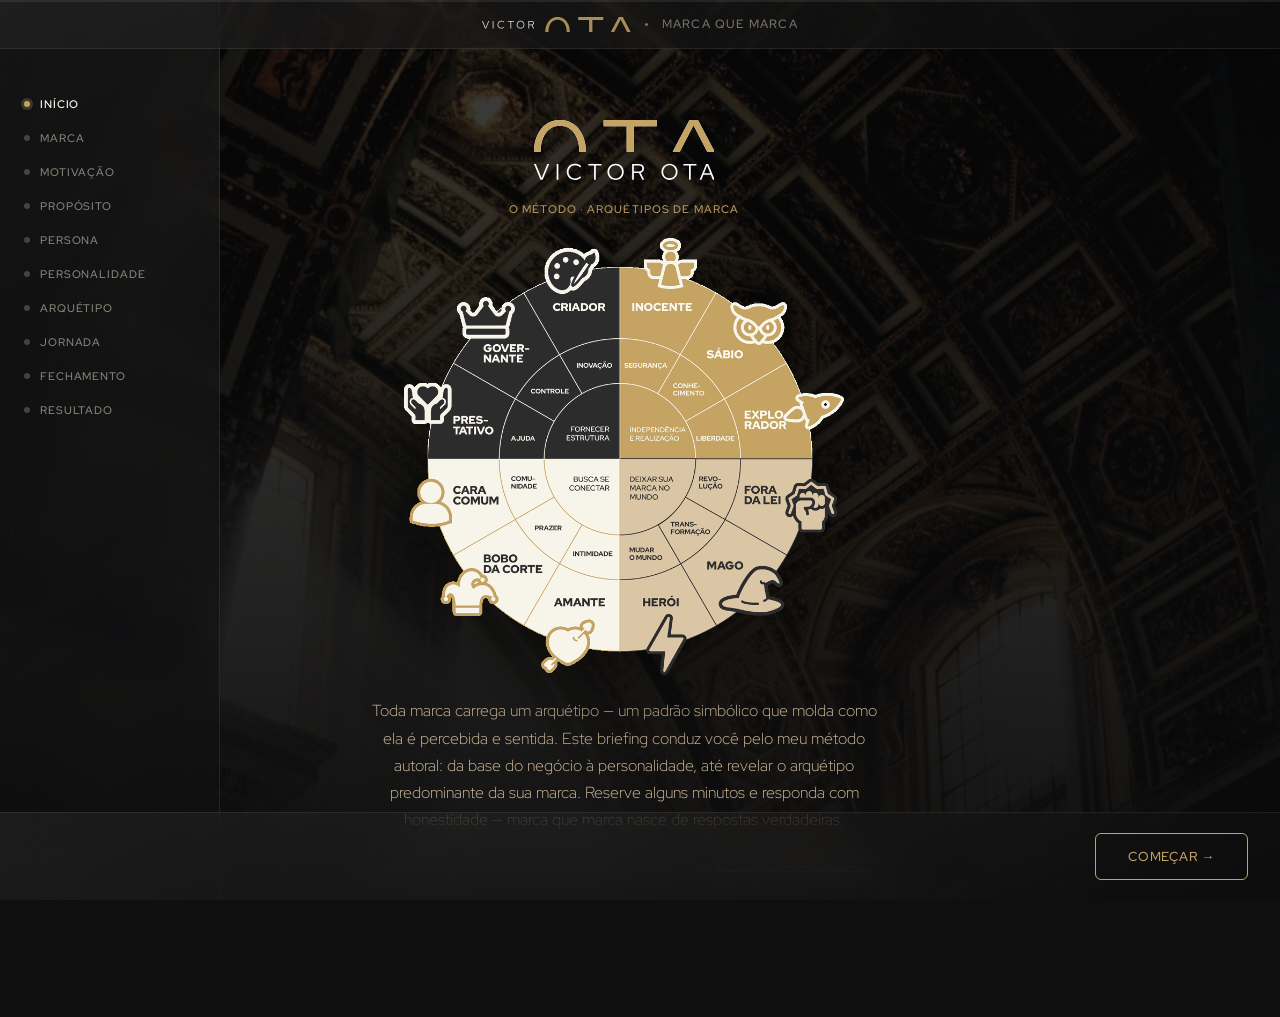
==== commit f67ddb73: "Adiciona persistência (localStorage) e envio das respostas por e-mail - Persistência: autosave em lo" ====
--- a/index.html
+++ b/index.html
@@ -548,12 +548,46 @@
 
 const state = { i:0, answers:{} };
 
+// ── Persistência (localStorage) + envio das respostas ────────────────
+// Cole aqui a URL do seu formulário (Formspree/Basin), ex.:
+//   'https://formspree.io/f/abcdwxyz'  ou  'https://usebasin.com/f/xxxxxxxx'
+// Enquanto estiver vazio, "Concluir" apenas baixa o .json (sem enviar e-mail).
+const SUBMIT_ENDPOINT = '';
+const STORAGE_KEY = 'chronos_briefing_v1';
+
+function saveState(){
+  try{ localStorage.setItem(STORAGE_KEY, JSON.stringify({ i:state.i, answers:state.answers })); }catch(e){}
+}
+function loadState(){
+  try{
+    const raw = localStorage.getItem(STORAGE_KEY);
+    if(!raw) return;
+    const saved = JSON.parse(raw);
+    if(saved && saved.answers && typeof saved.i==='number'){
+      state.answers = saved.answers;
+      const max = visibleQuestions().length-1;
+      state.i = Math.max(0, Math.min(saved.i, max));
+    }
+  }catch(e){}
+}
+function clearState(){ try{ localStorage.removeItem(STORAGE_KEY); }catch(e){} }
+function hasSaved(){ try{ return !!localStorage.getItem(STORAGE_KEY); }catch(e){ return false; } }
+function resetBriefing(){
+  if(!confirm('Recomeçar do zero? As respostas salvas neste navegador serão apagadas.')) return;
+  clearState(); state.i=0; state.answers={}; window.scrollTo(0,0); render();
+}
+function stashInput(id){
+  const el = document.getElementById('f_'+id);
+  if(el){ state.answers[id] = el.value; saveState(); }
+}
+
 function visibleQuestions(){
   return QUESTIONS.filter(q => !q.cond || q.cond(state.answers));
 }
 function currentQuestion(){ return visibleQuestions()[state.i]; }
 
 function render(){
+  saveState();
   const list = visibleQuestions();
   const q = list[state.i];
   const card = document.getElementById('card');
@@ -569,6 +603,7 @@
       + `<span class="eyebrow">O Método · Arquétipos de Marca</span>`
       + `<img class="wheel-img" src="${WHEEL_ARQUETIPOS}" alt="Roda dos 12 arquétipos de marca, organizados em quatro quadrantes: Plenitude, Maestria, Pertencimento e Estabilidade">`
       + `<p class="intro-text">Toda marca carrega um arquétipo — um padrão simbólico que molda como ela é percebida e sentida. Este briefing conduz você pelo meu método autoral: da base do negócio à personalidade, até revelar o arquétipo predominante da sua marca. Reserve alguns minutos e responda com honestidade — marca que marca nasce de respostas verdadeiras.</p>`
+      + (hasSaved() ? `<p class="intro-text" style="font-size:13px; color:var(--text-tertiary);">Você tem respostas salvas neste navegador — é só continuar. <button onclick="resetBriefing()" style="background:none;border:none;color:var(--text-tertiary);font-size:13px;text-decoration:underline;cursor:pointer;padding:0;">recomeçar do zero</button></p>` : '')
       + `</div>`;
     card.innerHTML = html;
     const btnNext = document.getElementById('btnNext');
@@ -588,9 +623,9 @@
   if(q.help) html += `<p class="q-help">${q.help}</p>`;
 
   if(q.type==='text' || q.type==='email' || q.type==='url'){
-    html += `<input type="${q.type}" id="f_${q.id}" value="${state.answers[q.id]||''}" placeholder="${q.placeholder||'Sua resposta'}">`;
+    html += `<input type="${q.type}" id="f_${q.id}" value="${state.answers[q.id]||''}" placeholder="${q.placeholder||'Sua resposta'}" oninput="stashInput('${q.id}')">`;
   } else if(q.type==='textarea'){
-    html += `<textarea id="f_${q.id}" placeholder="${q.placeholder||'Sua resposta'}">${state.answers[q.id]||''}</textarea>`;
+    html += `<textarea id="f_${q.id}" placeholder="${q.placeholder||'Sua resposta'}" oninput="stashInput('${q.id}')">${state.answers[q.id]||''}</textarea>`;
   } else if(q.type==='radio'){
     const opts = q.dynamicOptions ? q.dynamicOptions(state.answers) : q.options;
     html += `<div class="option-grid">` + opts.map(o=>{
@@ -631,8 +666,9 @@
   card.innerHTML = html;
   const btnNext = document.getElementById('btnNext');
   if(q.type==='result'){
-    btnNext.textContent = 'Baixar respostas (.json)';
-    btnNext.onclick = downloadResults;
+    btnNext.textContent = SUBMIT_ENDPOINT ? 'Enviar respostas →' : 'Baixar respostas (.json)';
+    btnNext.disabled = false;
+    btnNext.onclick = SUBMIT_ENDPOINT ? finish : downloadResults;
   } else {
     btnNext.textContent = (state.i===list.length-2) ? 'Ver resultado →' : 'Continuar →';
     btnNext.onclick = goNext;
@@ -706,17 +742,57 @@
   html += `<div class="signal-row"><span class="k">Estilo de comunicação do cliente</span><span class="v">${comm ? comm.label+' → '+ARCH[comm.v].name : '—'}</span></div>`;
   html += `<div class="signal-row"><span class="k">"Por onde passar"</span><span class="v">${rec ? rec.label : '—'}</span></div>`;
 
+  html += `<div id="sentMsg" style="margin-top:18px;"></div>`;
+  html += `<div style="margin-top:20px;"><a href="#" onclick="downloadResults();return false;" style="color:var(--text-tertiary); font-size:13px; text-decoration:underline;">baixar as respostas em .json</a></div>`;
+
   return html;
 }
 
-function downloadResults(){
+function buildPayload(){
   const scores = computeArchetypeScores();
   const ranked = Object.entries(scores).sort((a,b)=>b[1]-a[1]).filter(r=>r[1]>0).slice(0,2).map(r=>({letra:r[0], nome:ARCH[r[0]].name, quadrante:ARCH[r[0]].quadrant, contagem:r[1]}));
-  const payload = {
+  return {
     respondido_em: new Date().toISOString(),
     respostas: state.answers,
     arquetipo_predominante: ranked
   };
+}
+
+function showSent(ok){
+  const el = document.getElementById('sentMsg');
+  if(!el) return;
+  el.innerHTML = ok
+    ? `<p style="color:var(--success); font-size:14px; margin:0;">✓ Respostas enviadas. Obrigado! Se quiser, baixe uma cópia abaixo.</p>`
+    : `<p style="color:var(--danger); font-size:14px; margin:0;">Não consegui enviar automaticamente. Baixe o arquivo .json abaixo e envie ao responsável pela marca.</p>`;
+}
+
+async function finish(){
+  if(!SUBMIT_ENDPOINT){ downloadResults(); return; }
+  const btn = document.getElementById('btnNext');
+  const payload = buildPayload();
+  btn.disabled = true; btn.textContent = 'Enviando…';
+  try{
+    const res = await fetch(SUBMIT_ENDPOINT, {
+      method:'POST',
+      headers:{'Content-Type':'application/json','Accept':'application/json'},
+      body: JSON.stringify(payload)
+    });
+    if(!res.ok) throw new Error('HTTP '+res.status);
+    clearState();
+    btn.disabled = false;
+    btn.textContent = '✓ Enviado — baixar cópia (.json)';
+    btn.onclick = downloadResults;
+    showSent(true);
+  }catch(e){
+    btn.disabled = false;
+    btn.textContent = 'Baixar respostas (.json)';
+    btn.onclick = downloadResults;
+    showSent(false);
+  }
+}
+
+function downloadResults(){
+  const payload = buildPayload();
   const blob = new Blob([JSON.stringify(payload,null,2)], {type:'application/json'});
   const url = URL.createObjectURL(blob);
   const aTag = document.createElement('a');
@@ -725,6 +801,7 @@
   URL.revokeObjectURL(url);
 }
 
+loadState();
 render();
 </script>
 </body>
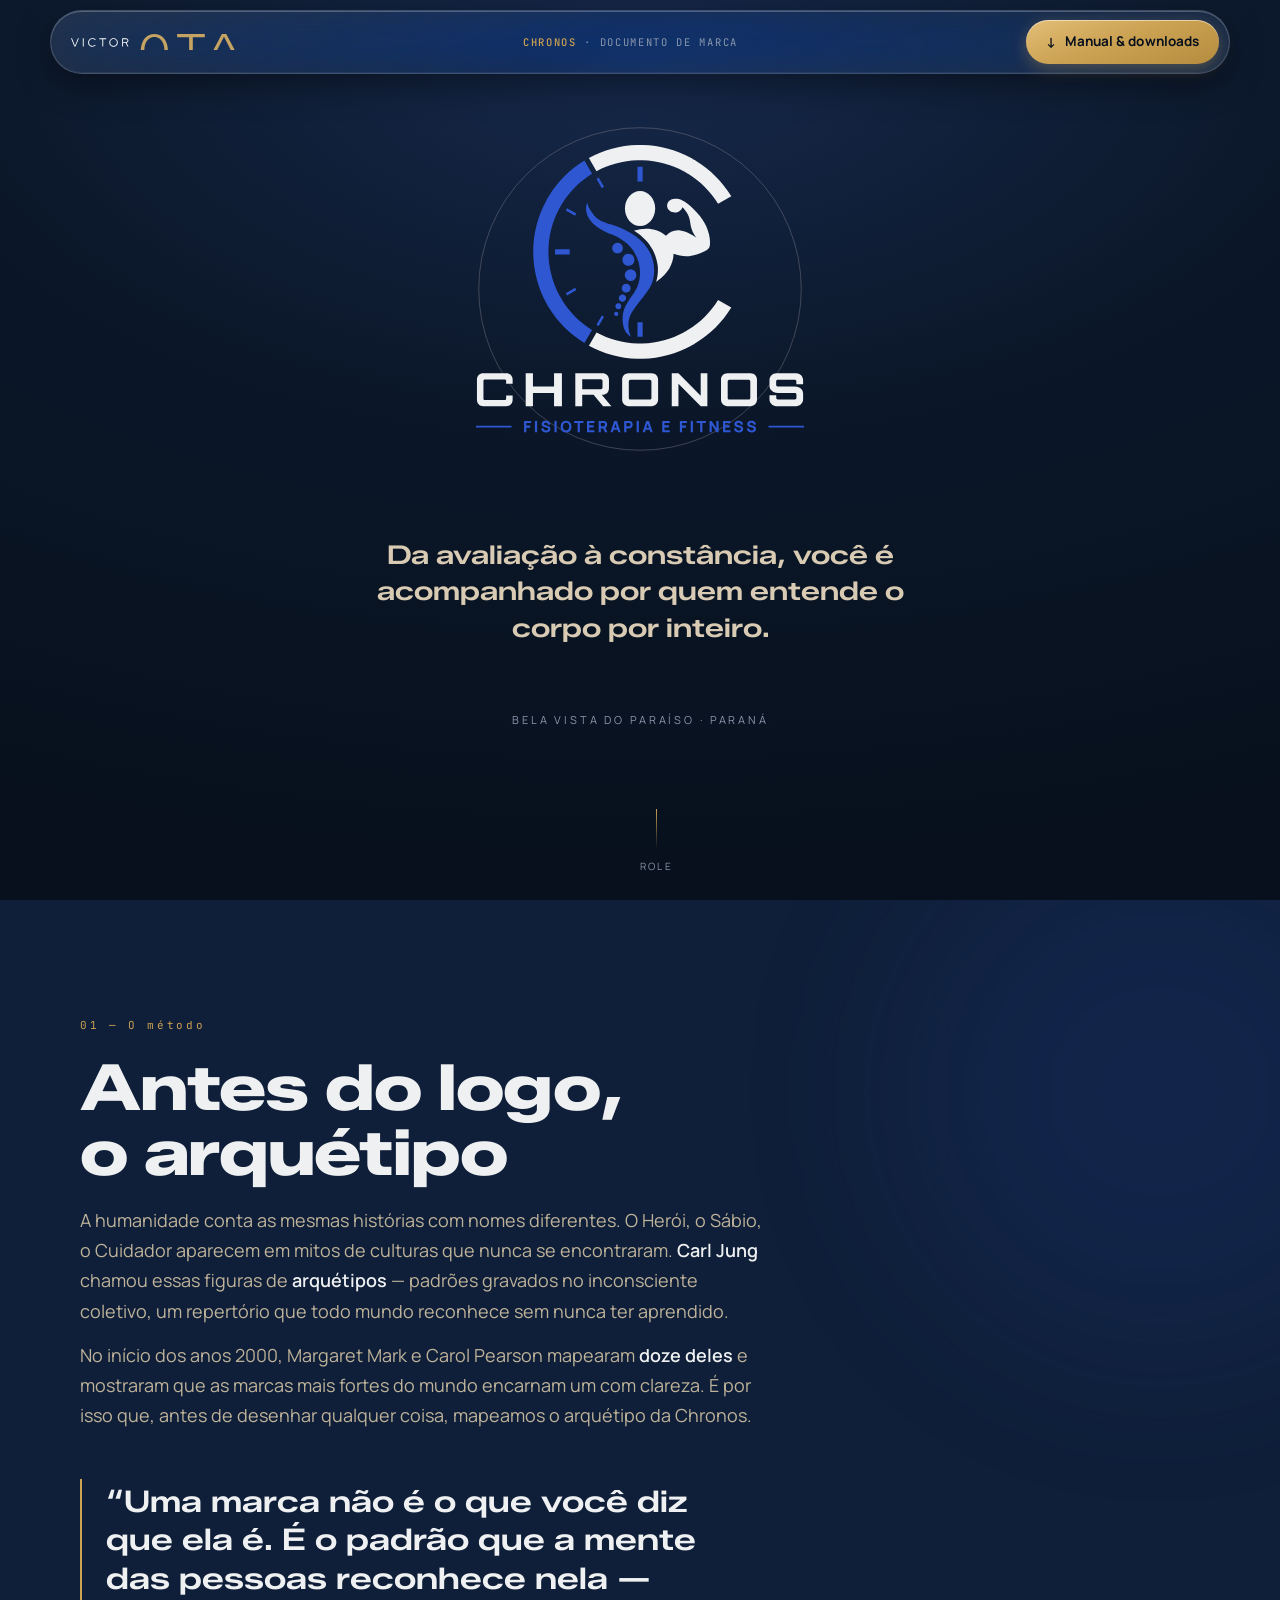
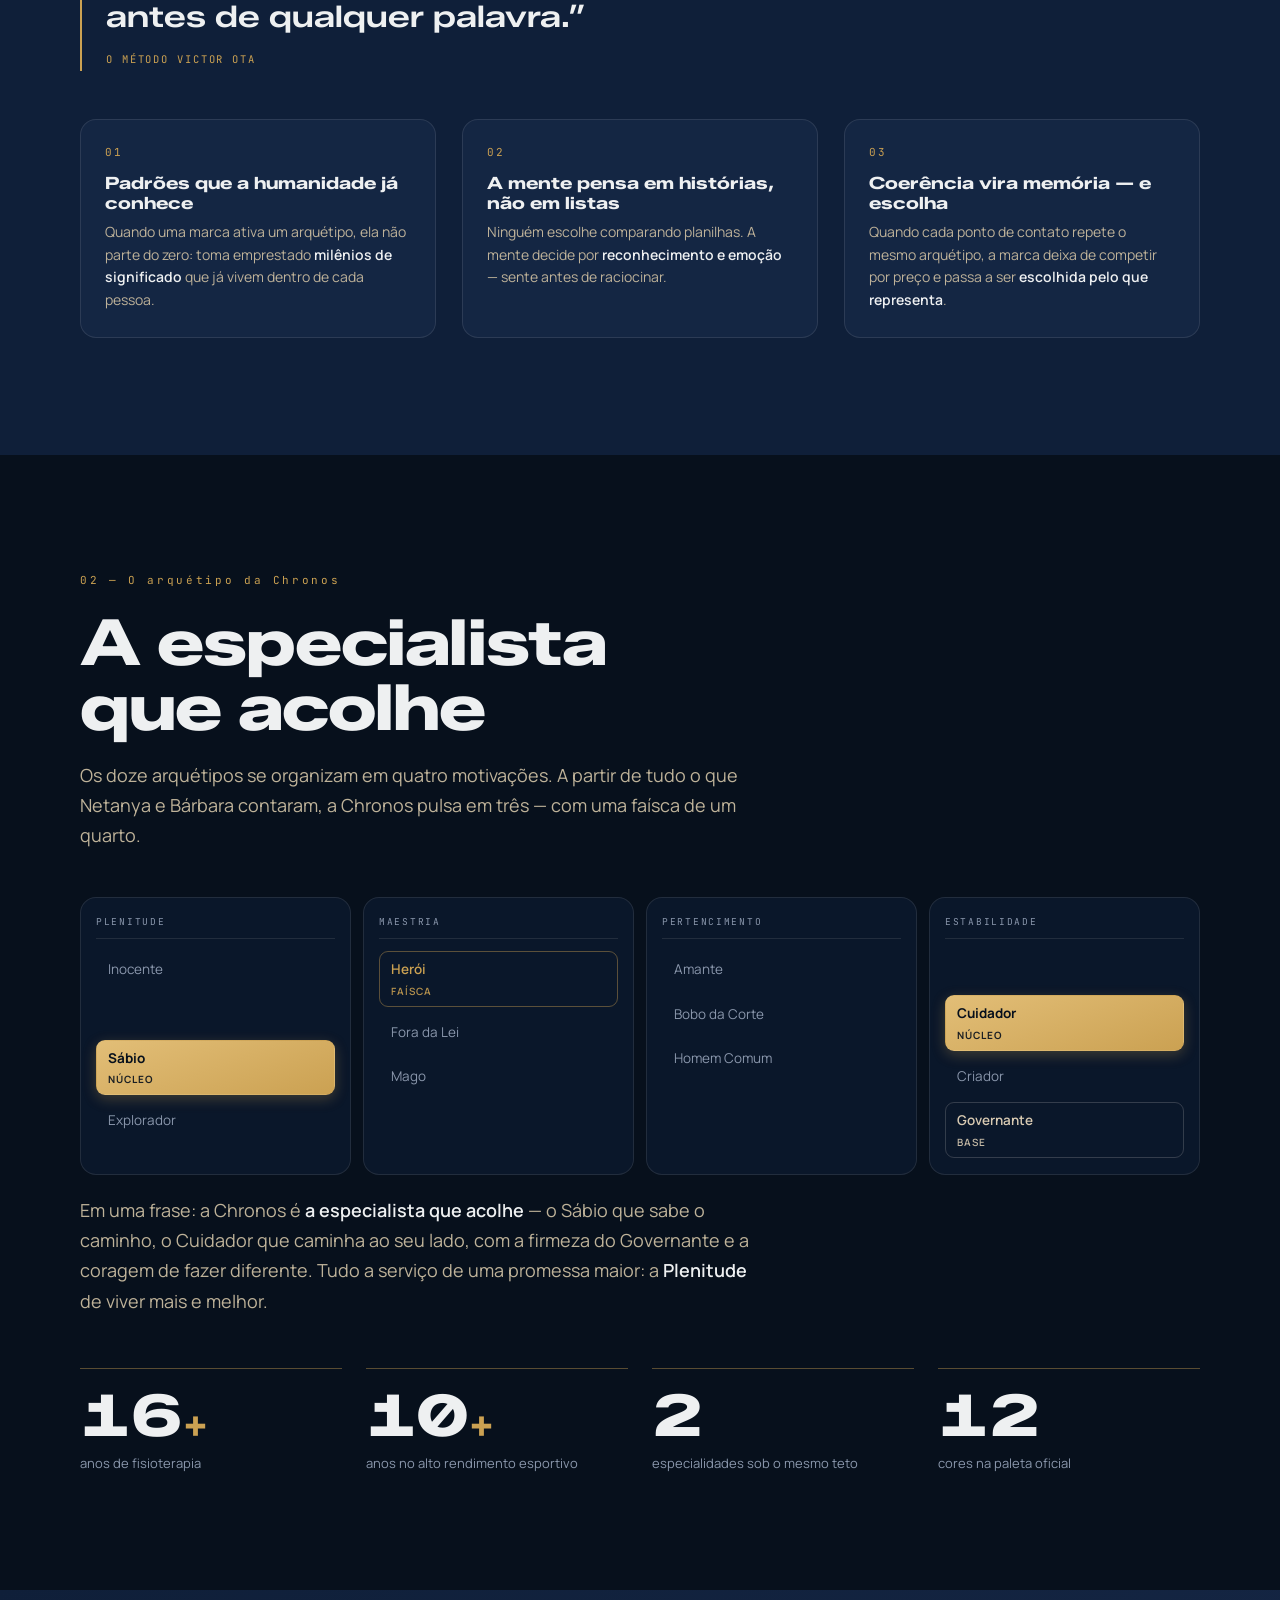
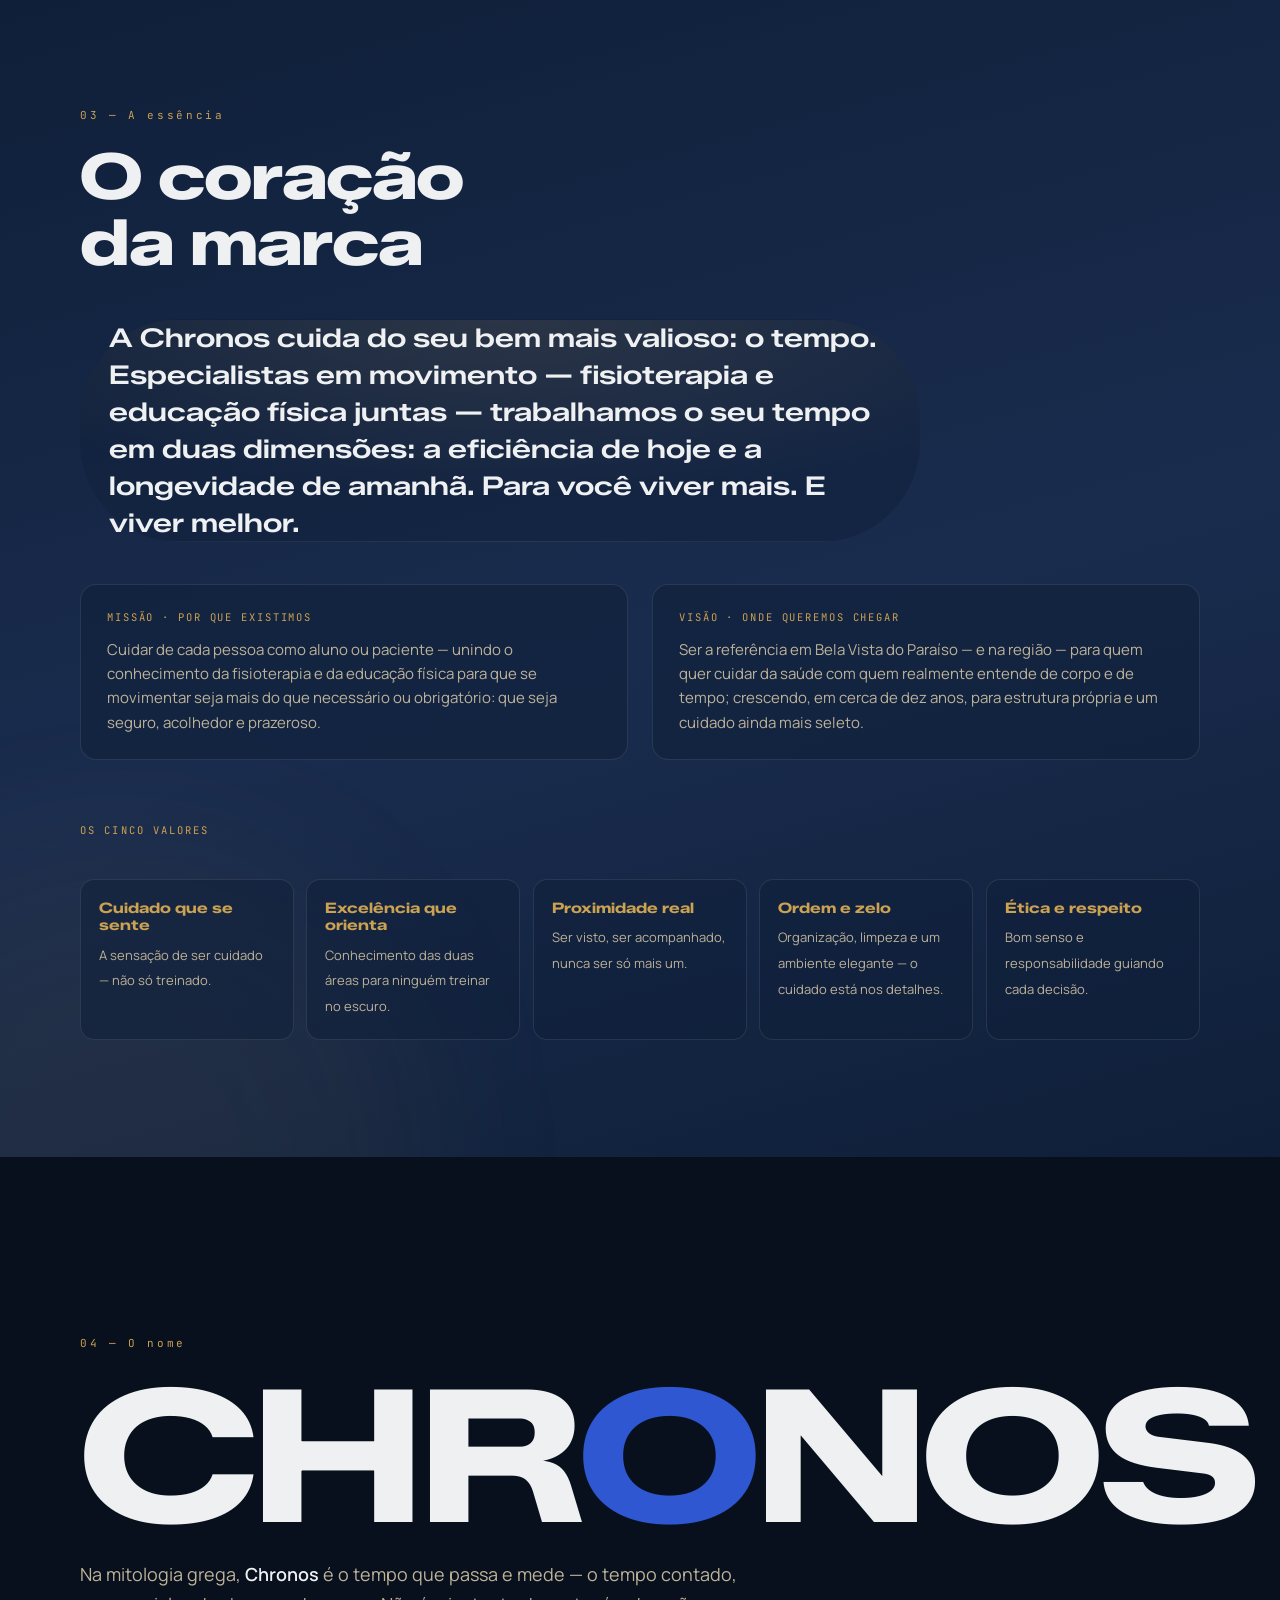
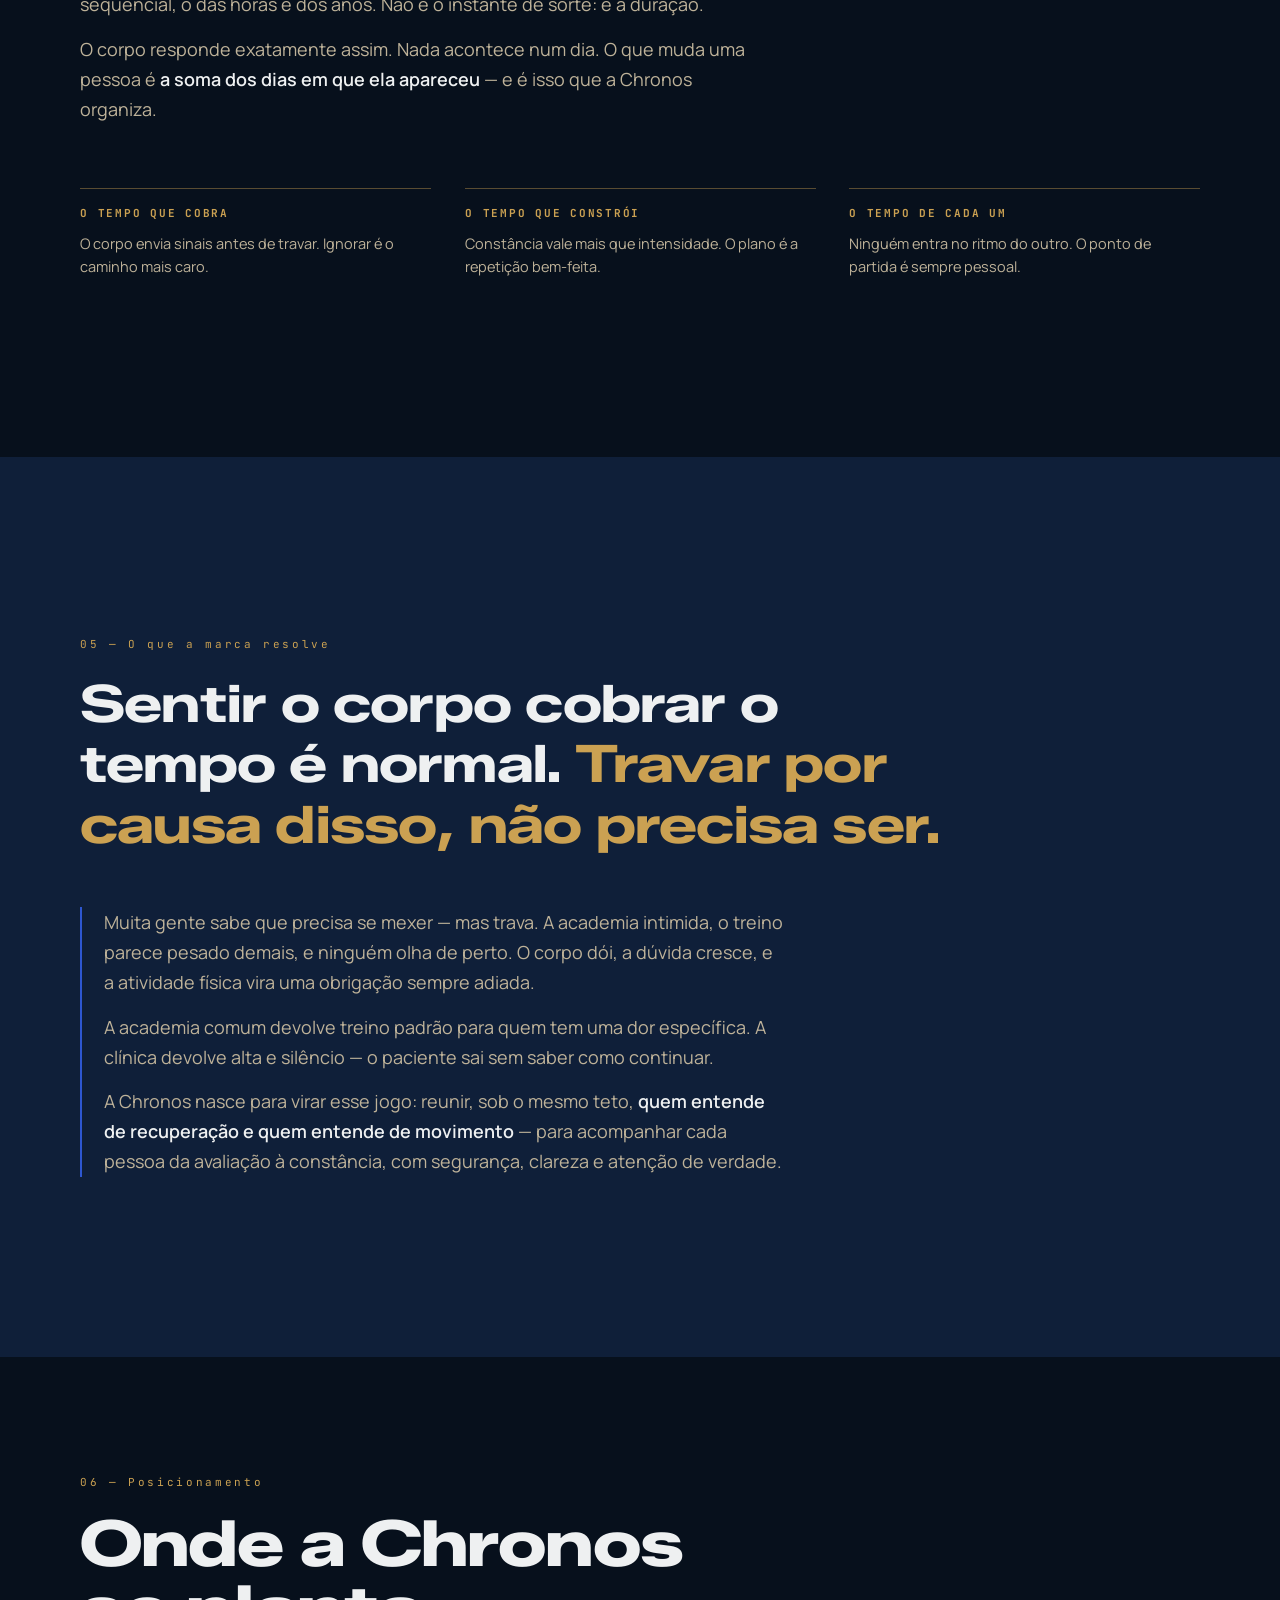
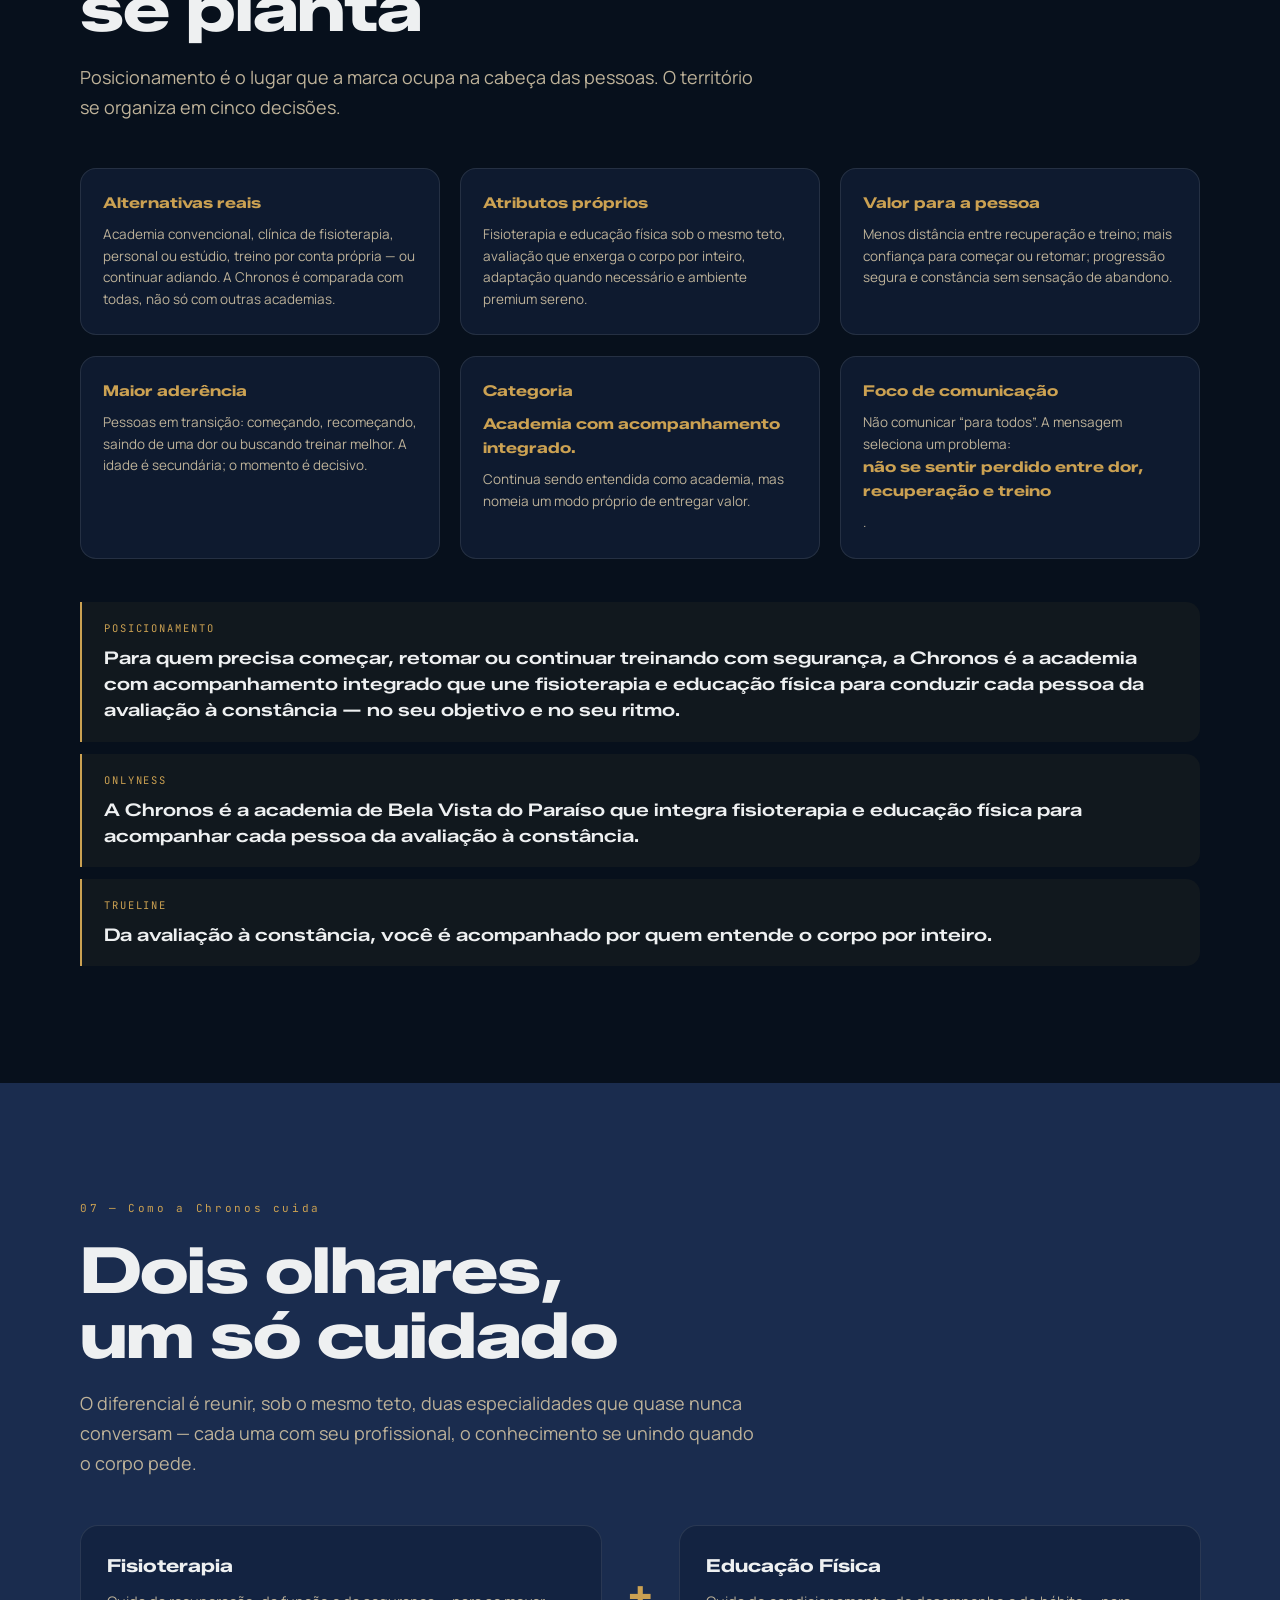
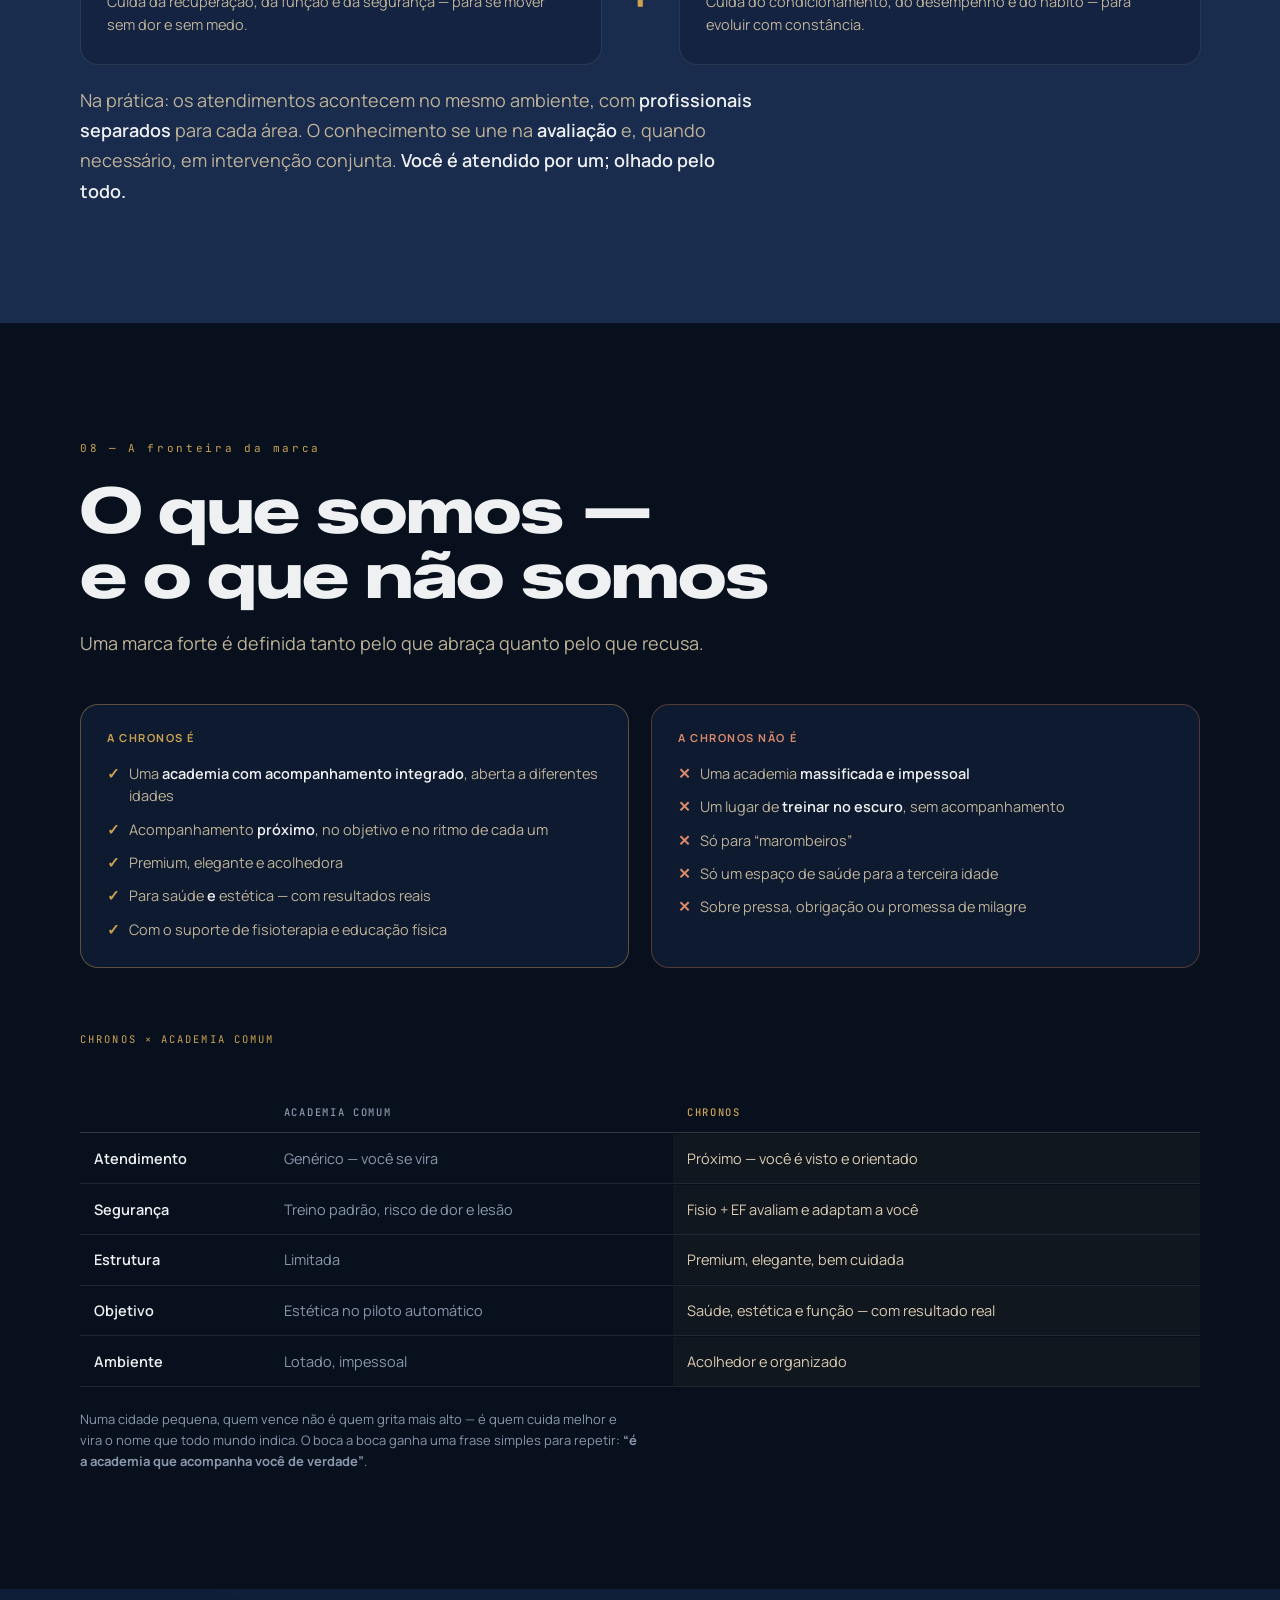
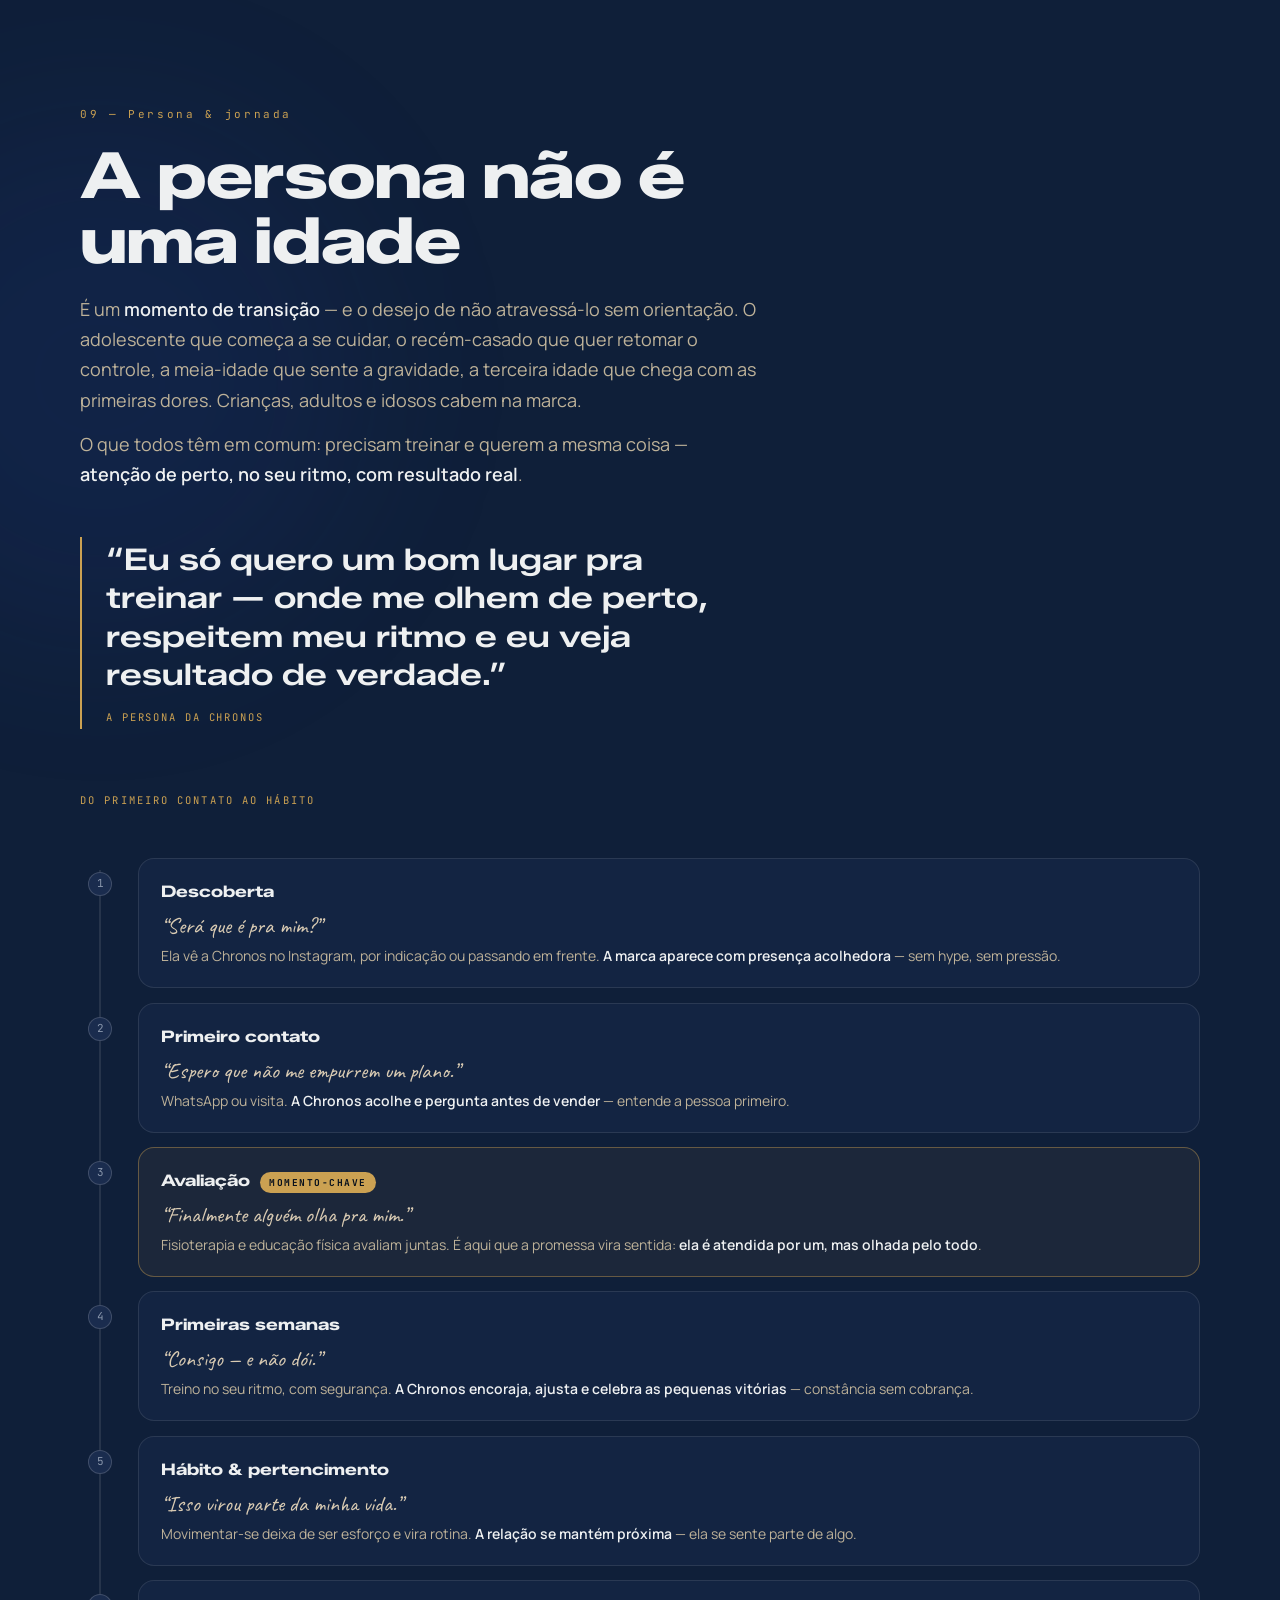
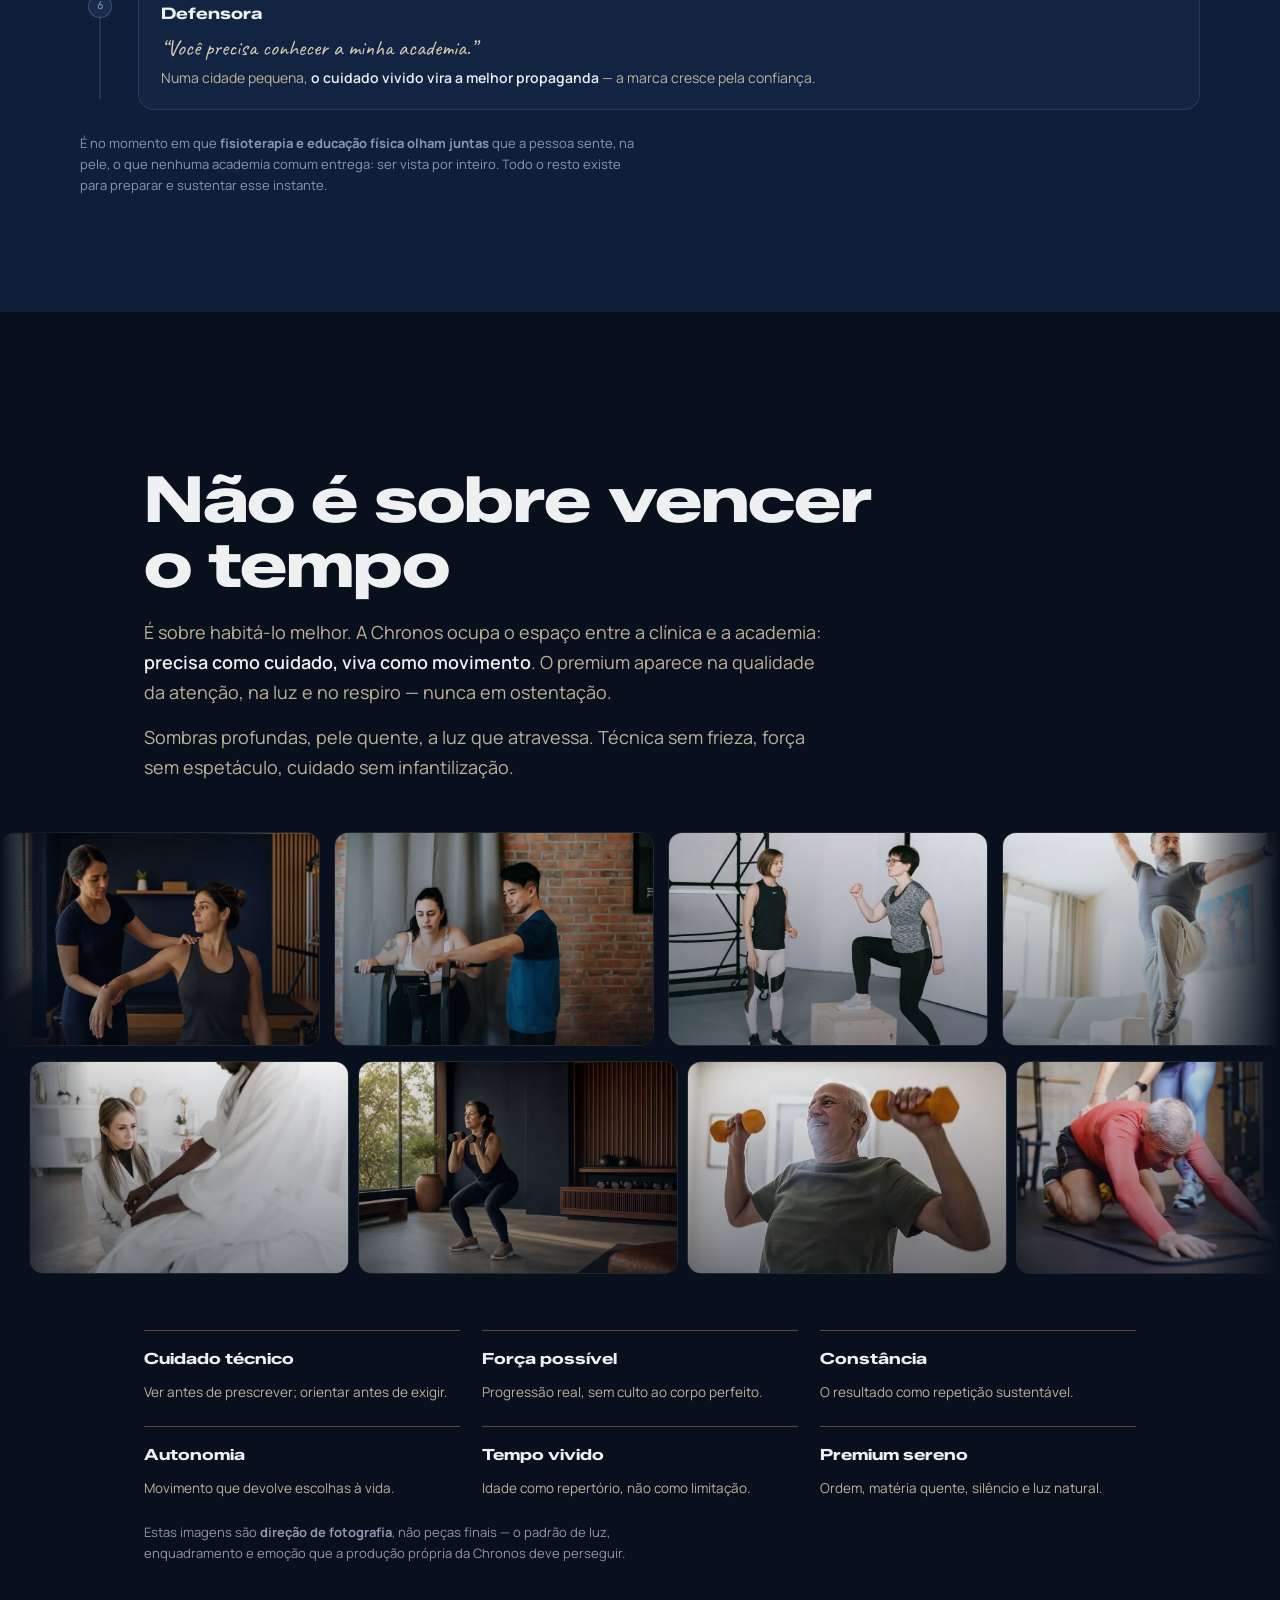
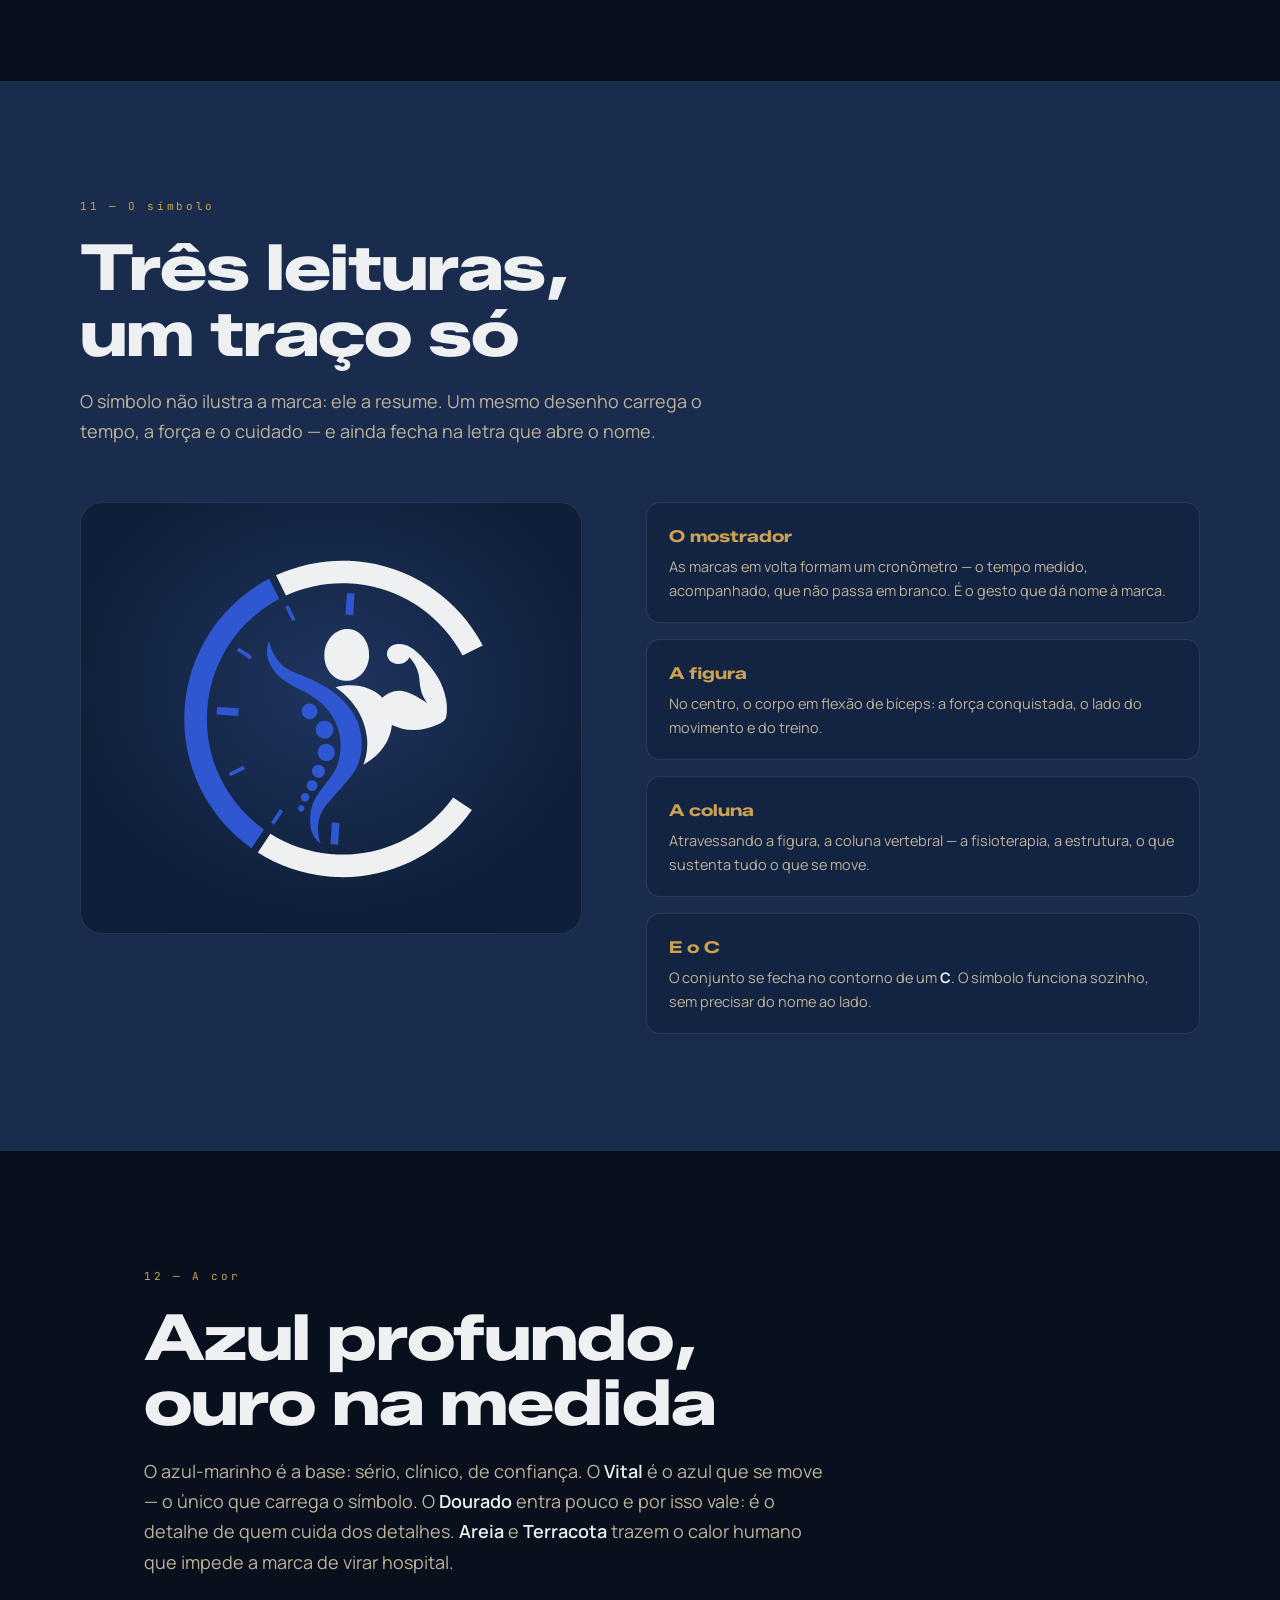
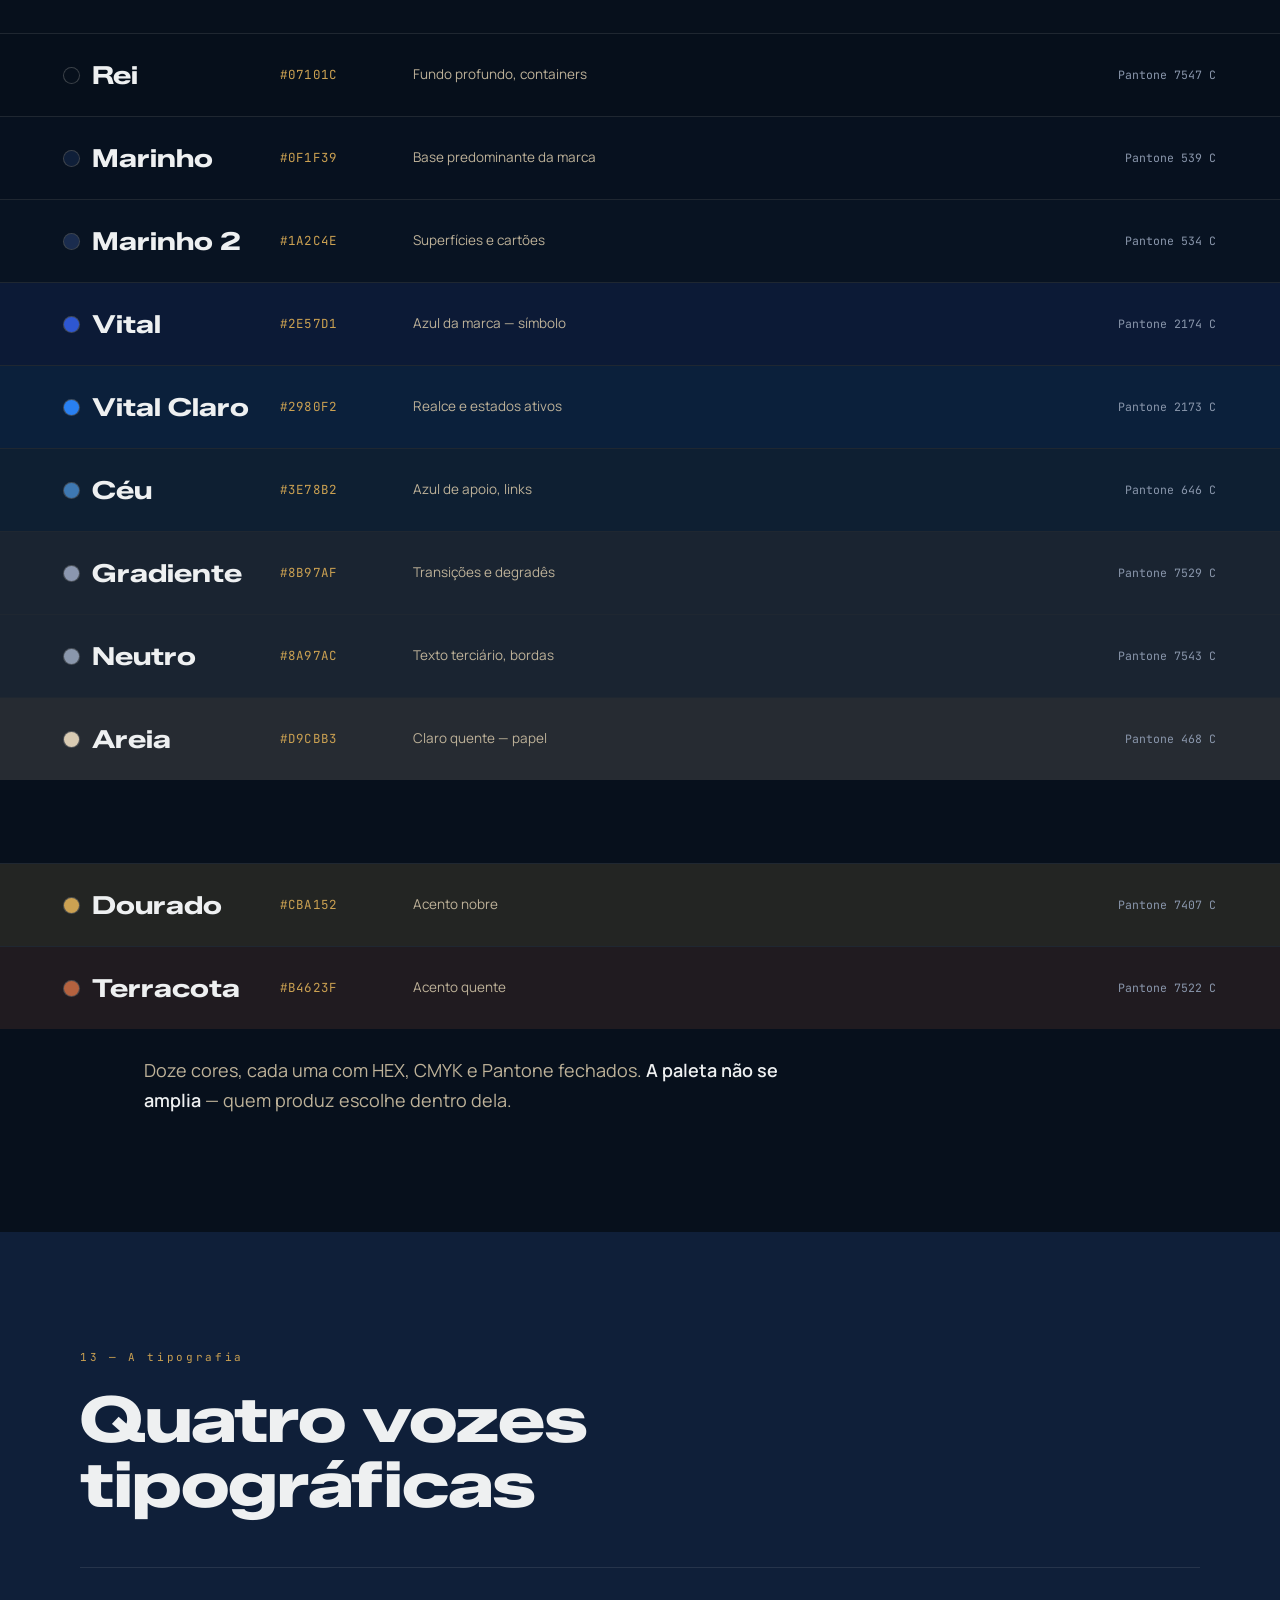
==== commit 7b184ae0: "GitHub Pages como endereco oficial + raiz redireciona O link publico da Chronos e o GitHub Pages, co" ====
--- a/index.html
+++ b/index.html
@@ -3,806 +3,58 @@
 <head>
 <meta charset="UTF-8">
 <meta name="viewport" content="width=device-width, initial-scale=1.0">
-<title>Briefing de Marca — Victor Ota</title>
-<meta name="description" content="Briefing estratégico de marca, com instrumento de arquétipo cruzado (Mark & Pearson).">
+<title>ArchBrand · Victor Ota</title>
+<meta name="description" content="Branding de Victor Ota — método autoral ArchBrand.">
+<meta name="theme-color" content="#0F0F10">
+<meta name="robots" content="noindex">
+<link rel="canonical" href="chronos/">
+<meta http-equiv="refresh" content="0; url=chronos/">
+<link rel="icon" href="data:image/svg+xml,%3Csvg%20xmlns='http://www.w3.org/2000/svg'%20viewBox='0%200%2032%2032'%3E%3Crect%20width='32'%20height='32'%20rx='7'%20fill='%230F0F10'/%3E%3Ctext%20x='16'%20y='23'%20font-size='19'%20font-weight='700'%20font-family='sans-serif'%20fill='%23C3A262'%20text-anchor='middle'%3EO%3C/text%3E%3C/svg%3E">
 <link rel="preconnect" href="https://fonts.googleapis.com">
-<link href="https://fonts.googleapis.com/css2?family=Red+Hat+Display:wght@300;400;500;600;700&family=Syne:wght@800&display=swap" rel="stylesheet">
+<link rel="preconnect" href="https://fonts.gstatic.com" crossorigin>
+<link href="https://fonts.googleapis.com/css2?family=Red+Hat+Display:wght@300;400;600;700&family=Syne:wght@800&display=swap" rel="stylesheet">
 <style>
 :root{
-  /* paleta real do Manual de Marca Victor Ota — #0F0F10 25% / #2C2C2C 30% / #C3A262 10% / #DAC5A5 20% / #F7F4E8 15% */
-  --bg-canvas:#0F0F10; --bg-surface:#1C1C1D; --bg-elevated:#232324; --bg-overlay:#2C2C2C;
-  --bg-hover:#333334; --bg-pressed:#3B3B3C;
-  --border-subtle:rgba(247,244,232,.08); --border-default:rgba(247,244,232,.14); --border-strong:rgba(247,244,232,.22);
-  --border-gold:rgba(195,162,98,.4);
-  --gold:#C3A262; --gold-hover:#D4B47D; --gold-pressed:#9C8250;
-  --tan:#DAC5A5;
-  --text-primary:#F7F4E8; --text-secondary:#DAC5A5; --text-tertiary:#8C877D; --text-inverse:#0F0F10;
-  --danger:#B54A3A; --success:#4F8A64;
-  --font-display:'Red Hat Display',sans-serif; --font-body:'Red Hat Display',sans-serif; --font-mono:'Red Hat Display',sans-serif;
-  --radius-sm:4px; --radius-md:6px; --radius-lg:8px; --radius-xl:12px;
-  --ease-editorial:cubic-bezier(.22,1,.36,1);
-  --sidebar-w:220px;
+  --bg:#0F0F10; --gold:#C3A262; --gold-deep:#A5854A;
+  --ink:#F7F4E8; --ink-2:#DAC5A5; --ink-3:#8C877D;
+  --line:rgba(247,244,232,.10); --line-gold:rgba(195,162,98,.38);
+  --display:'Syne',sans-serif; --body:'Red Hat Display',sans-serif;
+  --ease:cubic-bezier(.22,1,.36,1);
 }
-*{box-sizing:border-box;}
-html,body{margin:0;padding:0;}
-body{
-  background:var(--bg-canvas); color:var(--text-primary); font-family:var(--font-body); font-weight:300;
-  min-height:100vh; -webkit-font-smoothing:antialiased;
-}
-::selection{background:var(--gold); color:var(--text-inverse);}
-*:focus-visible{outline:2px solid var(--gold); outline-offset:2px; border-radius:var(--radius-md);}
-
-/* fundo fixo — Basílica de São Pedro, tom escurecido (mesmo tratamento do padrão Samais) */
-.bg-fixed{
-  position:fixed; inset:0; z-index:-1;
-  background-image:
-    linear-gradient(180deg, rgba(10,10,11,.55) 0%, rgba(10,10,11,.72) 45%, rgba(10,10,11,.92) 100%),
-    url('[data-uri]